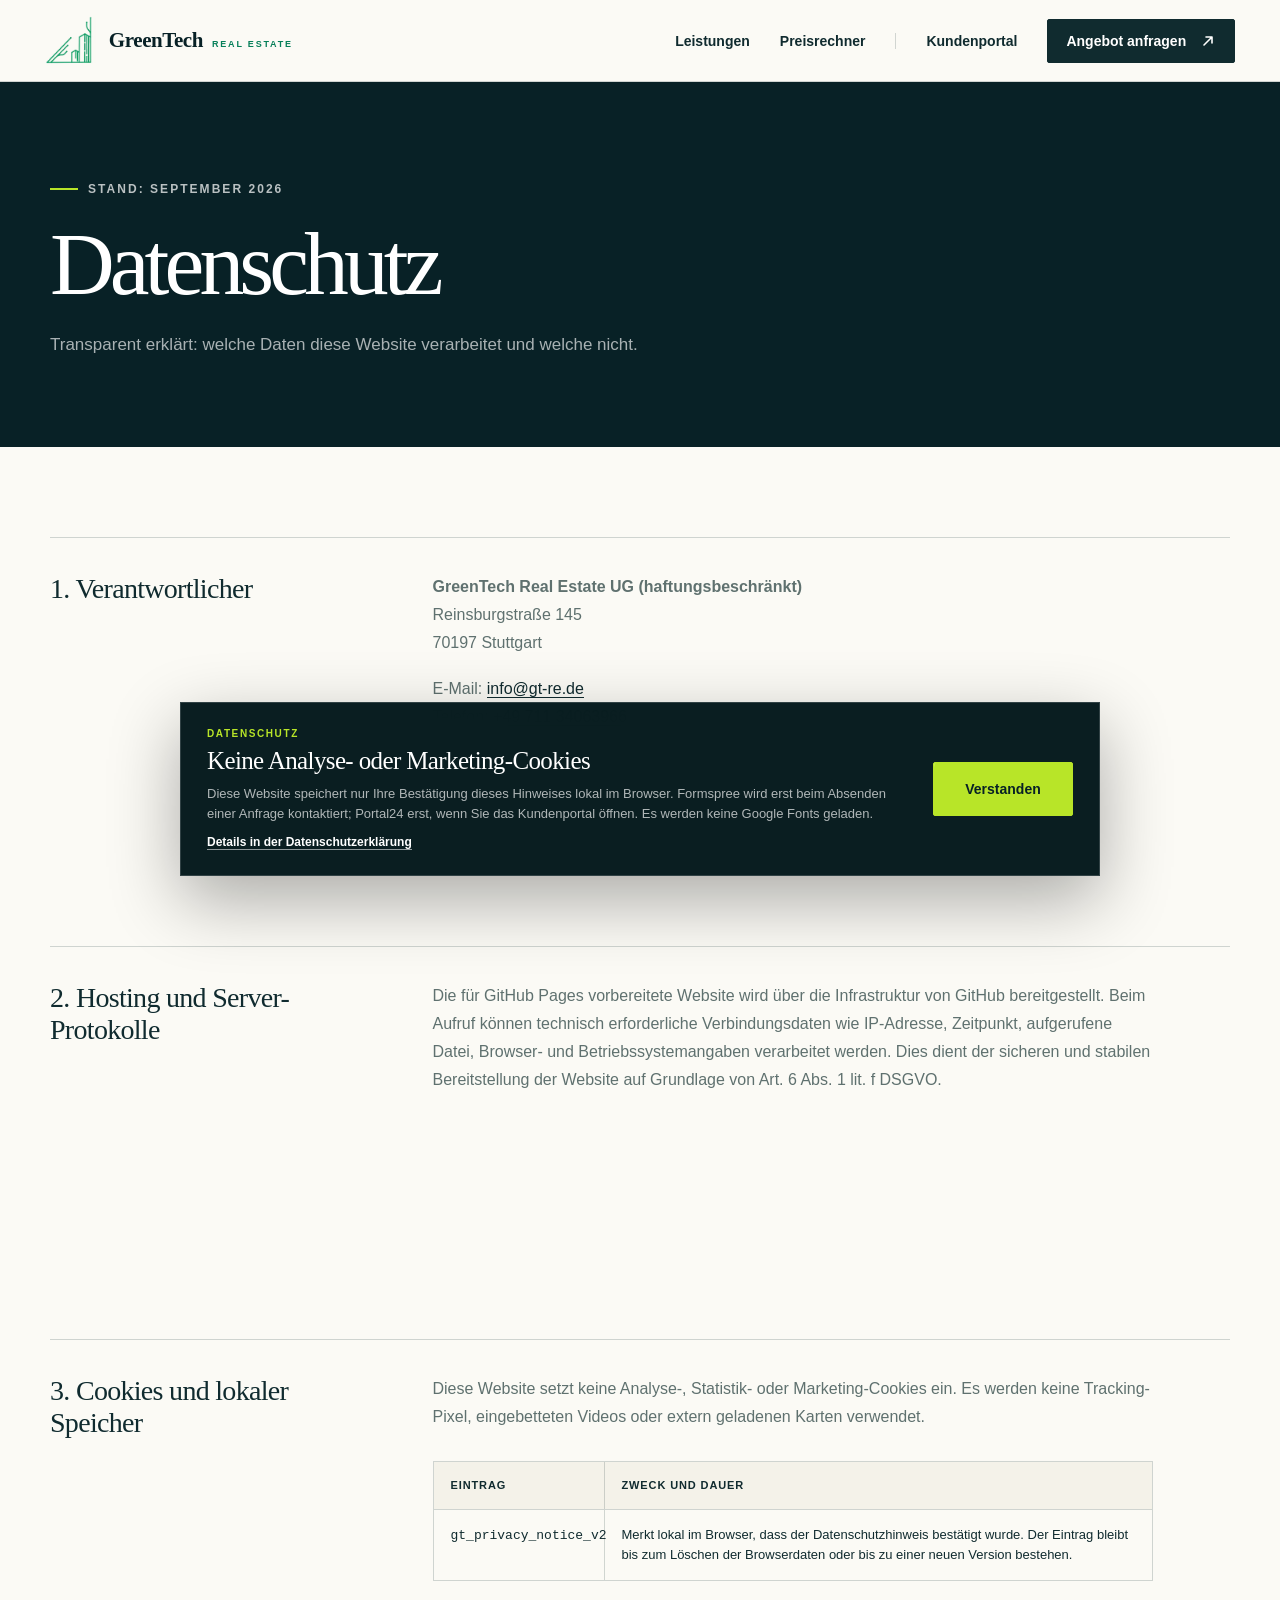
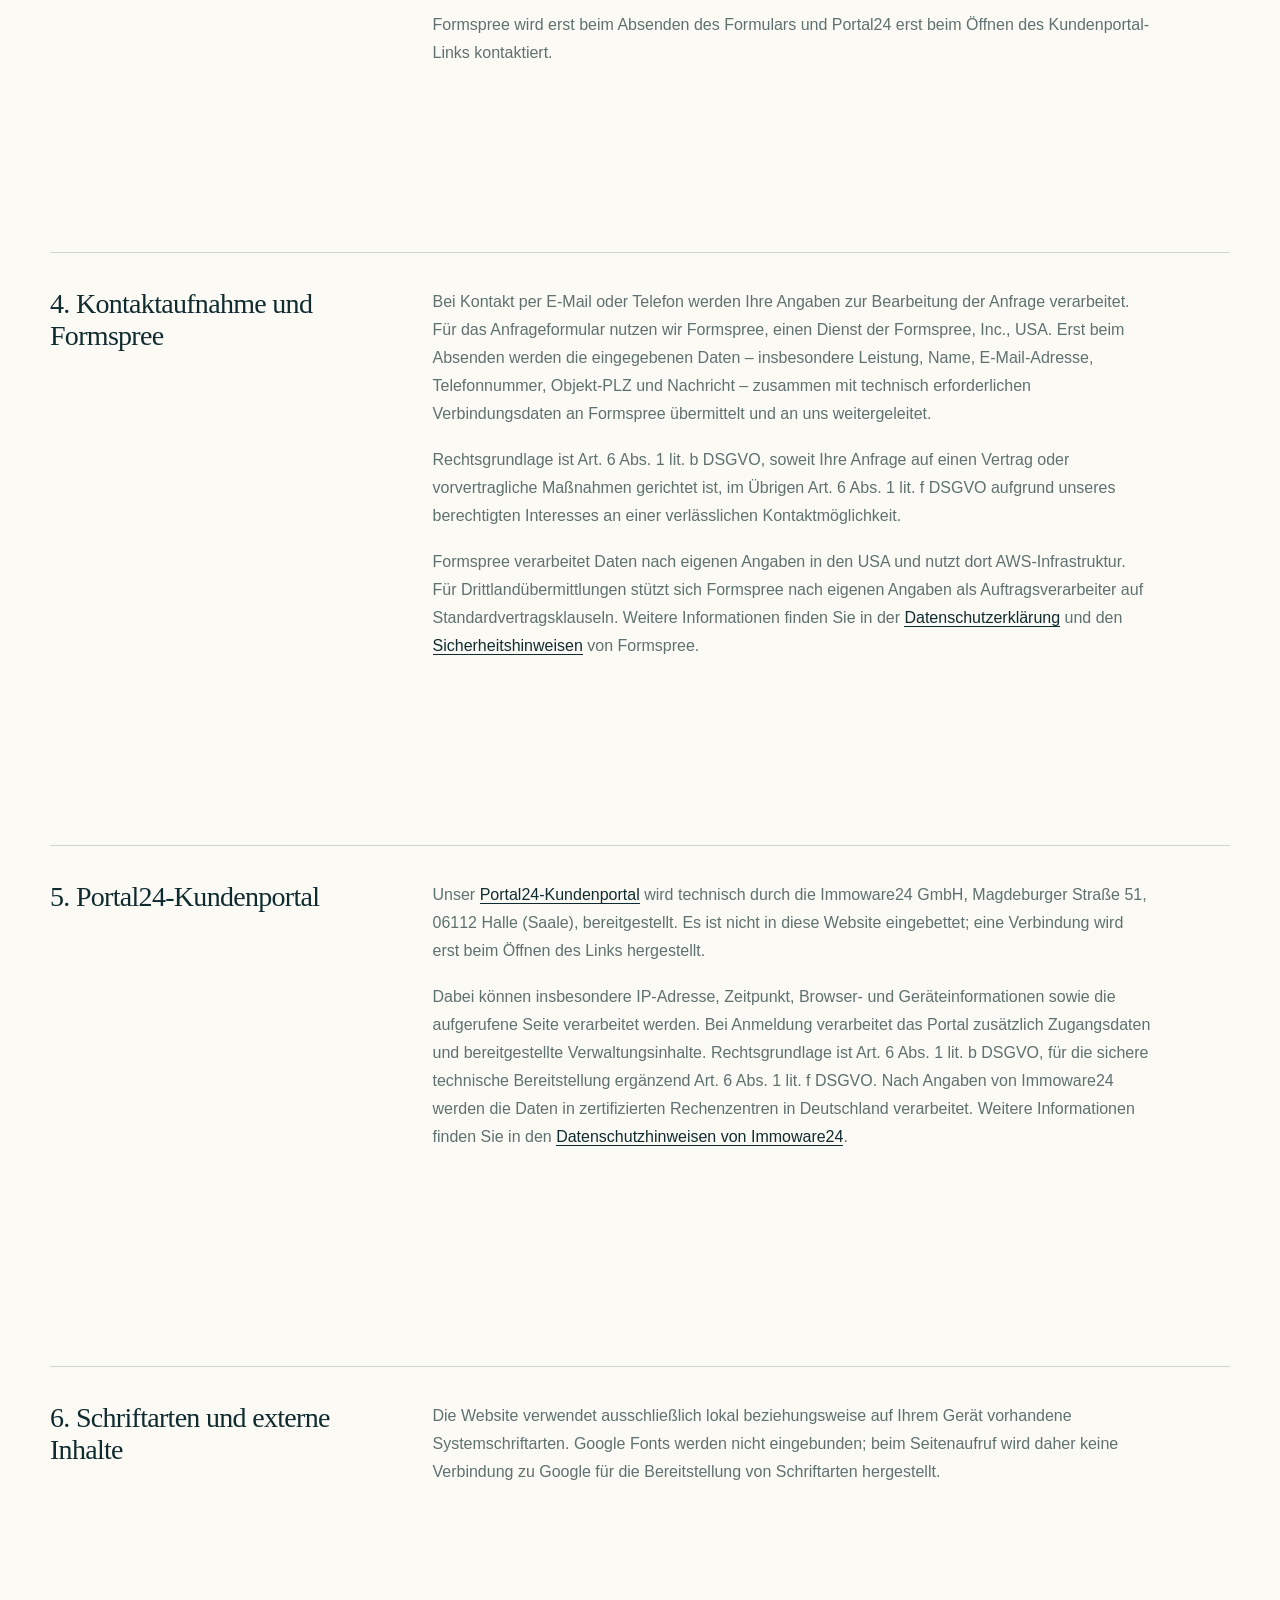
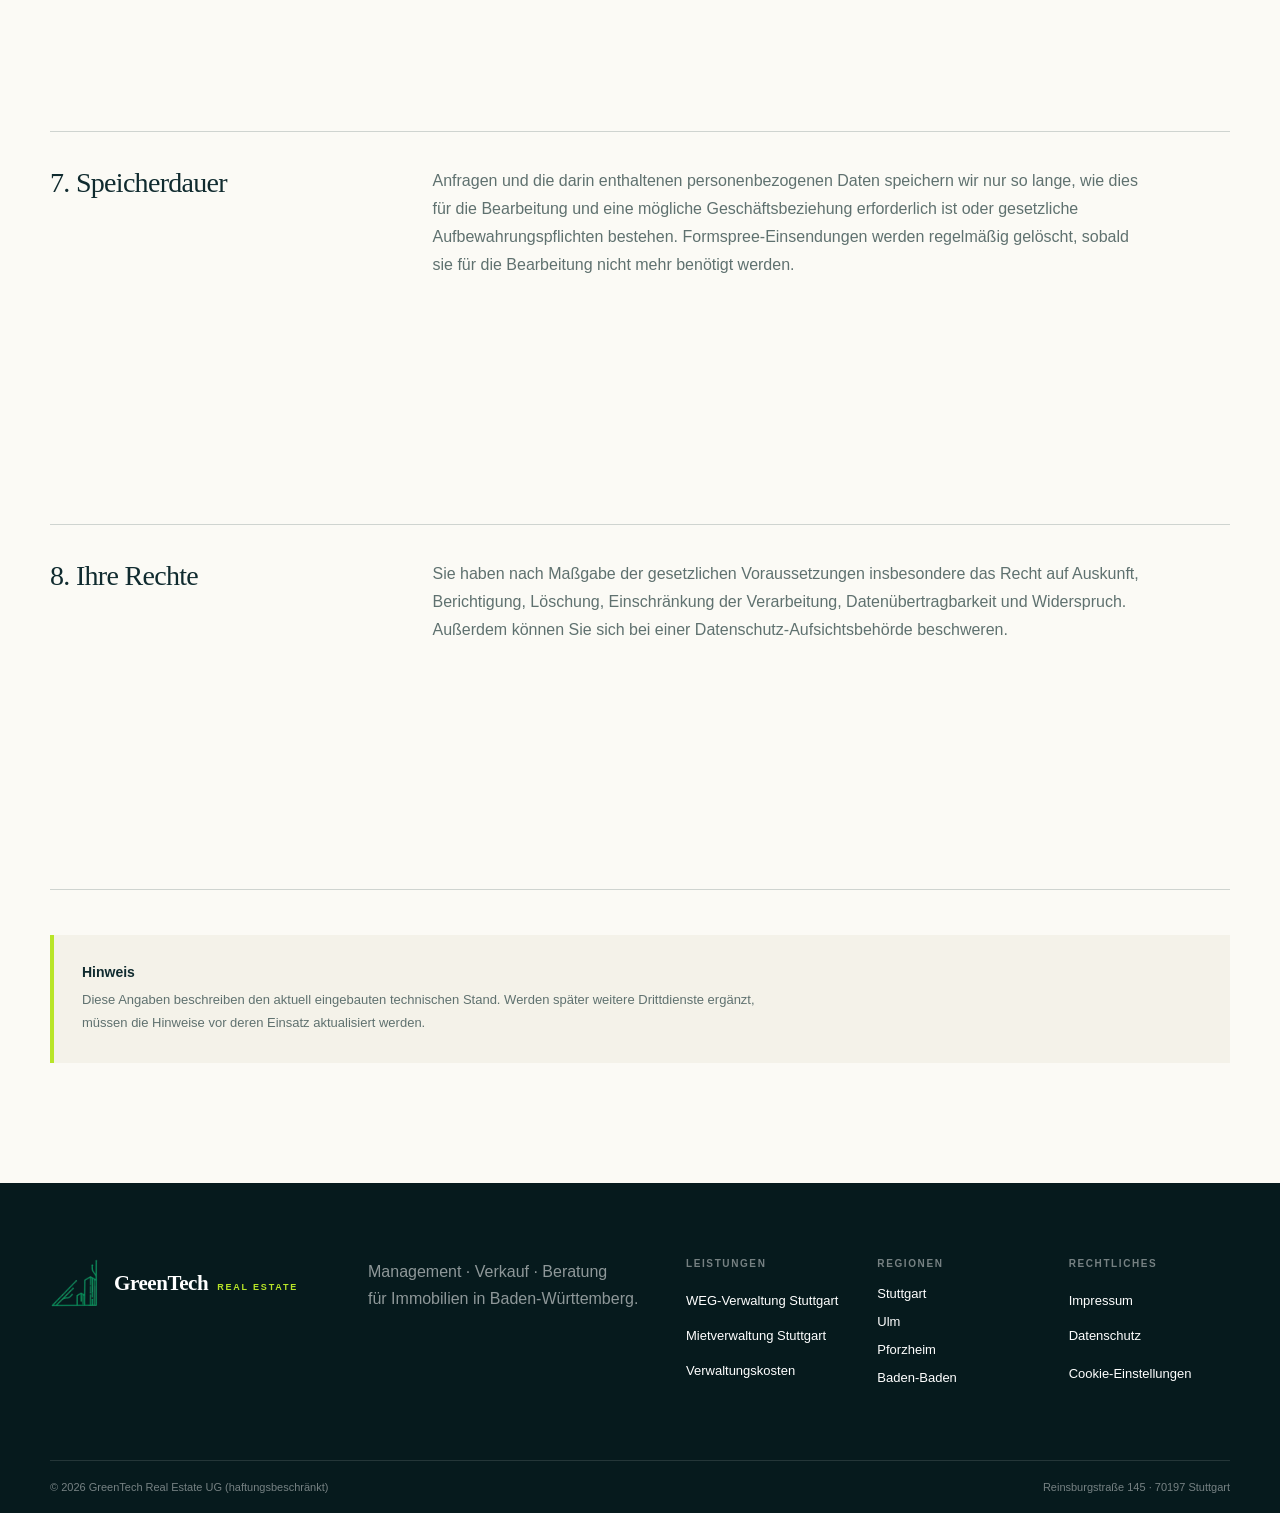
==== datenschutz.html @ c1181b11 "Add files via upload" ====
<!doctype html><html lang="de"><head><meta charset="utf-8"><meta name="viewport" content="width=device-width,initial-scale=1"><title>Datenschutz | GreenTech Real Estate</title><meta name="description" content="Transparent erklärt: welche Daten diese Website verarbeitet und welche nicht."><meta name="robots" content="index,follow,max-image-preview:large"><link rel="canonical" href="https://www.greentechrealestate.de/datenschutz.html"><meta property="og:locale" content="de_DE"><meta property="og:type" content="website"><meta property="og:title" content="Datenschutz | GreenTech Real Estate"><meta property="og:description" content="Transparent erklärt: welche Daten diese Website verarbeitet und welche nicht."><meta property="og:url" content="https://www.greentechrealestate.de/datenschutz.html"><script type="application/ld+json">{"@context":"https://schema.org","@type":["RealEstateAgent","LocalBusiness"],"@id":"https://www.greentechrealestate.de/#unternehmen","name":"GreenTech Real Estate UG (haftungsbeschränkt)","url":"https://www.greentechrealestate.de","logo":"https://www.greentechrealestate.de/assets/greentech-logo.png","telephone":"+49 711 34063966","email":"info@gt-re.de","address":{"@type":"PostalAddress","streetAddress":"Reinsburgstraße 145","postalCode":"70197","addressLocality":"Stuttgart","addressRegion":"Baden-Württemberg","addressCountry":"DE"},"areaServed":["Stuttgart","Ulm","Pforzheim","Baden-Baden"]}</script><link rel="stylesheet" href="styles.css?v=26"><style>@media(max-width:960px){.calculator-layout{gap:0!important;row-gap:0!important}.calculator-controls{margin-bottom:0!important}.result-card{margin-top:0!important}}</style><script src="form-config.js" defer></script><script src="script.js" defer></script></head><body><header class="site-header"><a class="brand brand-logo" href="index.html" aria-label="GreenTech Real Estate – Startseite"><span class="brand-symbol" aria-hidden="true"><img src="[data-uri]" alt="" width="380" height="132"></span><span class="brand-name"><strong>GreenTech</strong><span>Real Estate</span></span></a><button class="menu-button" type="button" aria-label="Menü öffnen" aria-expanded="false"><span></span><span></span></button><nav class="main-nav"><a href="index.html#leistungen">Leistungen</a><a href="preise.html">Preisrechner</a><a class="nav-login" href="https://portal.greentechrealestate.de/user/auth/login">Kundenportal</a><a class="button button-small" href="index.html#anfrage">Angebot anfragen <span class="arrow-icon" aria-hidden="true"><svg viewBox="0 0 16 16" focusable="false"><path d="M4 12 12 4M6 4h6v6"></path></svg></span></a></nav><span class="scroll-progress" aria-hidden="true"></span></header><main class="page-transition"><header class="legal-hero"><div class="section-shell"><p class="eyebrow light"><span></span>Stand: September 2026</p><h1>Datenschutz</h1><p>Transparent erklärt: welche Daten diese Website verarbeitet und welche nicht.</p></div></header><article class="legal-content section-shell"><section><h2>1. Verantwortlicher</h2><p><strong>GreenTech Real Estate UG (haftungsbeschränkt)</strong><br>Reinsburgstraße 145<br>70197 Stuttgart</p><p>E-Mail: <a href="mailto:info@gt-re.de">info@gt-re.de</a><br>Telefon: <a href="tel:+4971134063966">+49 711 34063966</a></p></section><section><h2>2. Hosting und Server-Protokolle</h2><p>Die für GitHub Pages vorbereitete Website wird über die Infrastruktur von GitHub bereitgestellt. Beim Aufruf können technisch erforderliche Verbindungsdaten wie IP-Adresse, Zeitpunkt, aufgerufene Datei, Browser- und Betriebssystemangaben verarbeitet werden. Dies dient der sicheren und stabilen Bereitstellung der Website auf Grundlage von Art. 6 Abs. 1 lit. f DSGVO.</p></section><section><h2>3. Cookies und lokaler Speicher</h2><p>Diese Website setzt keine Analyse-, Statistik- oder Marketing-Cookies ein. Es werden keine Tracking-Pixel, eingebetteten Videos oder extern geladenen Karten verwendet.</p><div class="legal-table"><div><strong>Eintrag</strong><strong>Zweck und Dauer</strong></div><div><span><code>gt_privacy_notice_v2</code></span><span>Merkt lokal im Browser, dass der Datenschutzhinweis bestätigt wurde. Der Eintrag bleibt bis zum Löschen der Browserdaten oder bis zu einer neuen Version bestehen.</span></div></div><p>Formspree wird erst beim Absenden des Formulars und Portal24 erst beim Öffnen des Kundenportal-Links kontaktiert.</p></section><section><h2>4. Kontaktaufnahme und Formspree</h2><p>Bei Kontakt per E-Mail oder Telefon werden Ihre Angaben zur Bearbeitung der Anfrage verarbeitet. Für das Anfrageformular nutzen wir Formspree, einen Dienst der Formspree, Inc., USA. Erst beim Absenden werden die eingegebenen Daten – insbesondere Leistung, Name, E-Mail-Adresse, Telefonnummer, Objekt-PLZ und Nachricht – zusammen mit technisch erforderlichen Verbindungsdaten an Formspree übermittelt und an uns weitergeleitet.</p><p>Rechtsgrundlage ist Art. 6 Abs. 1 lit. b DSGVO, soweit Ihre Anfrage auf einen Vertrag oder vorvertragliche Maßnahmen gerichtet ist, im Übrigen Art. 6 Abs. 1 lit. f DSGVO aufgrund unseres berechtigten Interesses an einer verlässlichen Kontaktmöglichkeit.</p><p>Formspree verarbeitet Daten nach eigenen Angaben in den USA und nutzt dort AWS-Infrastruktur. Für Drittlandübermittlungen stützt sich Formspree nach eigenen Angaben als Auftragsverarbeiter auf Standardvertragsklauseln. Weitere Informationen finden Sie in der <a href="https://formspree.io/legal/privacy-policy/">Datenschutzerklärung</a> und den <a href="https://formspree.io/security/">Sicherheitshinweisen</a> von Formspree.</p></section><section><h2>5. Portal24-Kundenportal</h2><p>Unser <a href="https://portal.greentechrealestate.de/user/auth/login">Portal24-Kundenportal</a> wird technisch durch die Immoware24 GmbH, Magdeburger Straße 51, 06112 Halle (Saale), bereitgestellt. Es ist nicht in diese Website eingebettet; eine Verbindung wird erst beim Öffnen des Links hergestellt.</p><p>Dabei können insbesondere IP-Adresse, Zeitpunkt, Browser- und Geräteinformationen sowie die aufgerufene Seite verarbeitet werden. Bei Anmeldung verarbeitet das Portal zusätzlich Zugangsdaten und bereitgestellte Verwaltungsinhalte. Rechtsgrundlage ist Art. 6 Abs. 1 lit. b DSGVO, für die sichere technische Bereitstellung ergänzend Art. 6 Abs. 1 lit. f DSGVO. Nach Angaben von Immoware24 werden die Daten in zertifizierten Rechenzentren in Deutschland verarbeitet. Weitere Informationen finden Sie in den <a href="https://www.immoware24.de/datenschutz/">Datenschutzhinweisen von Immoware24</a>.</p></section><section><h2>6. Schriftarten und externe Inhalte</h2><p>Die Website verwendet ausschließlich lokal beziehungsweise auf Ihrem Gerät vorhandene Systemschriftarten. Google Fonts werden nicht eingebunden; beim Seitenaufruf wird daher keine Verbindung zu Google für die Bereitstellung von Schriftarten hergestellt.</p></section><section><h2>7. Speicherdauer</h2><p>Anfragen und die darin enthaltenen personenbezogenen Daten speichern wir nur so lange, wie dies für die Bearbeitung und eine mögliche Geschäftsbeziehung erforderlich ist oder gesetzliche Aufbewahrungspflichten bestehen. Formspree-Einsendungen werden regelmäßig gelöscht, sobald sie für die Bearbeitung nicht mehr benötigt werden.</p></section><section><h2>8. Ihre Rechte</h2><p>Sie haben nach Maßgabe der gesetzlichen Voraussetzungen insbesondere das Recht auf Auskunft, Berichtigung, Löschung, Einschränkung der Verarbeitung, Datenübertragbarkeit und Widerspruch. Außerdem können Sie sich bei einer Datenschutz-Aufsichtsbehörde beschweren.</p></section><aside class="legal-note"><strong>Hinweis</strong><p>Diese Angaben beschreiben den aktuell eingebauten technischen Stand. Werden später weitere Drittdienste ergänzt, müssen die Hinweise vor deren Einsatz aktualisiert werden.</p></aside></article></main><footer><div class="footer-top section-shell"><a class="brand brand-logo footer-logo" href="index.html" aria-label="GreenTech Real Estate – Startseite"><span class="brand-symbol" aria-hidden="true"><img src="[data-uri]" alt="" width="380" height="132"></span><span class="brand-name"><strong>GreenTech</strong><span>Real Estate</span></span></a><p>Management · Verkauf · Beratung<br>für Immobilien in Baden-Württemberg.</p><div class="footer-navigation"><nav class="footer-links" aria-label="Leistungen"><strong>Leistungen</strong><a href="weg-verwaltung.html">WEG-Verwaltung Stuttgart</a><a href="mietverwaltung.html">Mietverwaltung Stuttgart</a><a href="preise.html">Verwaltungskosten</a></nav><nav class="footer-links" aria-label="Regionen"><strong>Regionen</strong><a href="index.html#stuttgart">Stuttgart</a><a href="hausverwaltung-ulm.html">Ulm</a><a href="hausverwaltung-pforzheim.html">Pforzheim</a><a href="hausverwaltung-baden-baden.html">Baden-Baden</a></nav><nav class="footer-links" aria-label="Rechtliches"><strong>Rechtliches</strong><a href="impressum.html">Impressum</a><a href="datenschutz.html">Datenschutz</a><button class="footer-cookie-button" type="button" data-cookie-settings>Cookie-Einstellungen</button></nav></div></div><div class="footer-bottom section-shell"><span>© 2026 GreenTech Real Estate UG (haftungsbeschränkt)</span><span>Reinsburgstraße 145 · 70197 Stuttgart</span></div></footer></body></html>
---- styles.css ----
:root {
  --ink: #102b2f;
  --ink-deep: #082126;
  --green: #b8e528;
  --green-soft: #e7f7ad;
  --cream: #f4f2e9;
  --paper: #fbfaf5;
  --line: rgba(16, 43, 47, 0.18);
  --muted: #5f716f;
}

* { box-sizing: border-box; }
html { scroll-behavior: smooth; }
body {
  margin: 0;
  background: var(--paper);
  color: var(--ink);
  font-family: Arial, Helvetica, sans-serif;
  -webkit-font-smoothing: antialiased;
}
a { color: inherit; text-decoration: none; }
img { max-width: 100%; }
button, input, select, textarea { font: inherit; }
button, summary { cursor: pointer; }

.section-shell { width: min(1180px, calc(100% - 48px)); margin-inline: auto; }
.site-header {
  position: sticky; top: 0; z-index: 20;
  height: 82px; padding: 0 3.5vw;
  display: flex; align-items: center; justify-content: space-between;
  background: rgba(251, 250, 245, 0.94); border-bottom: 1px solid var(--line);
  backdrop-filter: blur(16px); transition: height .35s ease, box-shadow .35s ease, background .35s ease;
}
.site-header.is-scrolled { height: 70px; background: rgba(251,250,245,.98); box-shadow: 0 12px 32px rgba(8,33,38,.08); }
.scroll-progress { position: absolute; left: 0; bottom: -1px; width: 100%; height: 2px; background: var(--green); transform: scaleX(0); transform-origin: left center; will-change: transform; }
.brand { display: inline-flex; align-items: center; gap: 12px; }
.brand-logo { transition: opacity .25s ease; }
.brand-logo:hover { opacity: .72; }
.brand-symbol { position: relative; width: 52px; height: 52px; overflow: hidden; flex: 0 0 52px; }
.brand-symbol img { position: absolute; top: 0; left: 50%; display: block; height: 100%; width: auto; max-width: none; transform: translateX(-46.2%); }
.brand-mark {
  width: 38px; height: 38px; display: grid; place-items: center;
  background: var(--green); color: var(--ink-deep); border-radius: 50%;
  font-size: 12px; font-weight: 800; letter-spacing: -0.04em;
}
.brand-name { display: flex; align-items: baseline; gap: 9px; color: var(--ink-deep); line-height: 1; white-space: nowrap; }
.brand-name strong { font-family: Georgia, "Times New Roman", serif; font-size: 21px; font-weight: 600; letter-spacing: -.02em; }
.brand-name span { color: #067f59; font-family: Arial, Helvetica, sans-serif; font-size: 9px; font-weight: 750; letter-spacing: .2em; text-transform: uppercase; }
.main-nav { display: flex; align-items: center; gap: 30px; font-size: 14px; font-weight: 600; }
.main-nav > a:not(.button) { position: relative; transition: color .2s ease; }
.main-nav > a:not(.button)::after { content: ""; position: absolute; left: 0; right: 0; bottom: -8px; height: 1px; background: var(--ink); transform: scaleX(0); transform-origin: right; transition: transform .3s cubic-bezier(.22,.7,.2,1); }
.main-nav > a:not(.button):hover::after, .main-nav > a:not(.button):focus-visible::after { transform: scaleX(1); transform-origin: left; }
.nav-login { border-left: 1px solid var(--line); padding-left: 30px; }
.menu-button { display: none; border: 0; background: transparent; padding: 10px; }
.menu-button span { display: block; width: 24px; height: 2px; background: var(--ink); margin: 5px; }
.button {
  display: inline-flex; align-items: center; justify-content: center; gap: 22px;
  min-height: 54px; padding: 0 24px; border: 1px solid var(--ink);
  background: var(--ink); color: white; border-radius: 2px;
  position: relative; overflow: hidden; font-size: 14px; font-weight: 700; transition: transform .25s ease, background .25s ease, box-shadow .25s ease;
}
.button::before { content: ""; position: absolute; inset: 0; background: rgba(255,255,255,.16); transform: translateX(-105%) skewX(-18deg); transition: transform .55s cubic-bezier(.22,.7,.2,1); }
.button:hover { transform: translateY(-3px); box-shadow: 0 14px 28px rgba(8,33,38,.16); }
.button:hover::before { transform: translateX(105%) skewX(-18deg); }
.button > span { position: relative; transition: transform .25s ease; }
.button:hover > span { transform: translate(3px,-3px); }
.arrow-icon { width: 16px; height: 16px; display: inline-flex; flex: 0 0 16px; align-items: center; justify-content: center; }
.arrow-icon svg { width: 100%; height: 100%; display: block; overflow: visible; fill: none; stroke: currentColor; stroke-width: 1.6; stroke-linecap: round; stroke-linejoin: round; }
.arrow-icon-right { width: 17px; flex-basis: 17px; }
.button-small { min-height: 44px; padding: 0 18px; gap: 14px; }
.hero {
  min-height: 700px; position: relative; overflow: hidden;
  display: flex; flex-direction: column; justify-content: space-between;
  padding: 105px max(3.5vw, 24px) 40px; color: white; background: var(--ink-deep);
}
.hero::after {
  content: ""; position: absolute; right: 8%; bottom: -35%; width: 42vw; height: 42vw;
  border-radius: 50%; background: radial-gradient(circle at 42% 38%, rgba(184,229,40,.95), rgba(184,229,40,.08) 56%, transparent 70%);
  filter: blur(1px);
}
.hero-orbit { position: absolute; border: 1px solid rgba(255,255,255,.18); border-radius: 50%; z-index: 1; }
.orbit-one { right: -6vw; bottom: -22vw; width: 66vw; height: 66vw; animation: orbit-drift 14s ease-in-out infinite alternate; }
.orbit-two { right: 6vw; bottom: -11vw; width: 42vw; height: 42vw; animation: orbit-drift 10s ease-in-out infinite alternate-reverse; }
.hero-content { position: relative; z-index: 2; width: min(900px, 76%); margin-left: 7vw; }
.hero-content > * { animation: hero-rise .8s both cubic-bezier(.22,.7,.2,1); }
.hero-content > *:nth-child(2) { animation-delay: .08s; }
.hero-content > *:nth-child(3) { animation-delay: .16s; }
.hero-content > *:nth-child(4) { animation-delay: .24s; }
.eyebrow { display: flex; align-items: center; gap: 10px; margin: 0 0 25px; font-size: 12px; font-weight: 800; letter-spacing: .17em; text-transform: uppercase; }
.eyebrow > span { display: block; width: 28px; height: 2px; background: var(--green); }
.eyebrow.light { color: rgba(255,255,255,.72); }
.hero h1 { margin: 0; font-size: clamp(54px, 7vw, 104px); line-height: .92; letter-spacing: -.065em; font-weight: 500; }
.hero h1 em { color: var(--green); font-family: Georgia, "Times New Roman", serif; font-weight: 400; }
.hero-copy { max-width: 640px; margin: 34px 0 0; color: rgba(255,255,255,.72); font-size: 18px; line-height: 1.65; }
.hero-actions { display: flex; align-items: center; gap: 34px; margin-top: 38px; }
.button-light { background: var(--green); border-color: var(--green); color: var(--ink-deep); }
.text-link { display: inline-flex; gap: 24px; border-bottom: 1px solid currentColor; padding-bottom: 5px; font-size: 14px; font-weight: 700; transition: gap .25s ease, opacity .25s ease; }
.text-link:hover { gap: 32px; opacity: .75; }
.light-link { color: white; }
.hero-meta { position: relative; z-index: 2; margin-left: 7vw; }
.hero-meta span { color: rgba(255,255,255,.5); font-size: 11px; letter-spacing: .17em; text-transform: uppercase; }
.hero-meta p { margin: 6px 0 0; font-size: 14px; }
.hero-index { position: absolute; right: 4vw; top: 50%; z-index: 2; transform: rotate(90deg); color: rgba(255,255,255,.45); font-size: 11px; letter-spacing: .18em; }
.intro { display: grid; grid-template-columns: .9fr 1.1fr; gap: 11vw; padding-block: 130px; }
.intro h2, .section-heading h2, .transparency h2, .contact-copy h2, .faq-section h2 {
  margin: 0; font-family: Georgia, "Times New Roman", serif; font-weight: 400;
  font-size: clamp(42px, 5.2vw, 72px); line-height: .98; letter-spacing: -.045em;
}
.intro-copy { padding-top: 42px; }
.intro-copy p { margin: 0 0 25px; font-size: 19px; line-height: 1.7; color: var(--muted); }
.intro-copy strong { color: var(--ink); }
.services-section { padding: 120px 0 130px; background: var(--cream); }
.section-heading { display: grid; grid-template-columns: 1.4fr .6fr; align-items: end; gap: 80px; }
.section-heading > p { margin: 0 0 5px; max-width: 360px; color: var(--muted); font-size: 16px; line-height: 1.65; }
.filter-row { display: flex; gap: 8px; flex-wrap: wrap; margin: 64px 0 28px; }
.filter { border: 1px solid var(--line); border-radius: 999px; padding: 11px 18px; background: transparent; color: var(--ink); font-size: 13px; font-weight: 700; }
.filter.active, .filter:hover { background: var(--ink); color: white; border-color: var(--ink); }
.service-grid { display: grid; grid-template-columns: repeat(3, 1fr); gap: 1px; background: rgba(16,43,47,.17); border: 1px solid rgba(16,43,47,.17); }
.service-card { min-height: 380px; padding: 28px; display: flex; flex-direction: column; justify-content: space-between; background: var(--paper); transition: background .25s ease, color .25s ease, transform .25s ease, box-shadow .25s ease; }
.service-card[hidden] { display: none; }
.service-card.featured { background: var(--green); }
.service-card:hover, .service-card:focus-within { background-color: #dff39a !important; color: var(--ink-deep); transform: translateY(-6px); box-shadow: 0 20px 45px rgba(8,33,38,.14); }
.card-topline { display: flex; justify-content: space-between; font-size: 11px; letter-spacing: .14em; text-transform: uppercase; opacity: .6; }
.service-card h3 { margin: 0 0 16px; max-width: 270px; font-family: Georgia, "Times New Roman", serif; font-size: 35px; line-height: 1.02; font-weight: 400; letter-spacing: -.035em; }
.service-card p { max-width: 300px; margin: 0; color: var(--muted); line-height: 1.65; font-size: 15px; }
.service-card:hover p, .service-card:focus-within p { color: #405654; }
.service-card:hover h3, .service-card:hover a, .service-card:focus-within h3, .service-card:focus-within a { color: var(--ink-deep); }
.service-card a { display: flex; justify-content: space-between; border-top: 1px solid currentColor; padding-top: 16px; font-size: 13px; font-weight: 800; }
.service-card a span { transition: transform .25s ease; }
.service-card:hover a span { transform: translate(4px,-4px); }
.transparency { padding-block: 130px; display: grid; grid-template-columns: .9fr 1.1fr; gap: 10vw; }
.steps { list-style: none; padding: 0; margin: 0; }
.steps li { display: grid; grid-template-columns: 60px 1fr; gap: 25px; padding: 34px 0; border-top: 1px solid var(--line); }
.steps li:last-child { border-bottom: 1px solid var(--line); }
.steps > li > span { color: var(--muted); font-size: 12px; font-weight: 800; }
.steps h3 { margin: 0 0 9px; font-size: 21px; }
.steps p { margin: 0; color: var(--muted); line-height: 1.6; }
.quote-band { background: var(--green); }
.quote-inner { padding-block: 95px; display: grid; grid-template-columns: 1fr auto; gap: 40px; align-items: end; }
.quote-inner p { margin: 0; max-width: 880px; font-family: Georgia, "Times New Roman", serif; font-size: clamp(32px, 4.3vw, 58px); line-height: 1.06; letter-spacing: -.04em; }
.quote-inner span { padding-bottom: 8px; font-size: 12px; font-weight: 800; letter-spacing: .12em; text-transform: uppercase; }
.contact-section { padding-block: 125px; background: var(--ink-deep); color: white; }
.contact-grid { display: grid; grid-template-columns: .85fr 1.15fr; gap: 9vw; }
.contact-copy > p:not(.eyebrow) { max-width: 440px; margin-top: 32px; color: rgba(255,255,255,.65); font-size: 17px; line-height: 1.7; }
.contact-direct { display: grid; gap: 10px; margin-top: 55px; }
.contact-direct a { display: flex; justify-content: space-between; max-width: 380px; padding: 17px 0; border-bottom: 1px solid rgba(255,255,255,.3); font-size: 16px; font-weight: 700; }
.inquiry-form { background: var(--paper); color: var(--ink); padding: 42px; }
.form-row { display: grid; grid-template-columns: 1fr 1fr; gap: 22px; }
.inquiry-form label { display: block; margin-bottom: 24px; }
.inquiry-form label > span:first-child { display: block; margin-bottom: 9px; font-size: 12px; font-weight: 800; letter-spacing: .07em; }
.inquiry-form input:not([type="checkbox"]), .inquiry-form select, .inquiry-form textarea {
  width: 100%; border: 0; border-bottom: 1px solid rgba(16,43,47,.32); border-radius: 0;
  padding: 10px 2px 13px; background: transparent; color: var(--ink); outline: none;
}
.inquiry-form input:focus, .inquiry-form select:focus, .inquiry-form textarea:focus { border-color: var(--ink); box-shadow: 0 1px 0 var(--ink); }
.inquiry-form textarea { resize: vertical; }
.checkbox-label { display: grid !important; grid-template-columns: 18px 1fr; gap: 12px; align-items: start; }
.checkbox-label input { margin-top: 3px; accent-color: var(--ink); }
.checkbox-label span { margin: 0 !important; color: var(--muted); font-size: 12px !important; font-weight: 400 !important; line-height: 1.55; letter-spacing: 0 !important; }
.checkbox-label a { text-decoration: underline; }
.button-submit { width: 100%; border: 0; }
.button-submit:disabled { cursor: wait; opacity: .72; }
.inquiry-form[hidden], .form-success[hidden], .form-error[hidden] { display: none !important; }
.form-error { margin: 16px 0 0; padding: 13px 15px; border-left: 3px solid #a33a31; background: #f9e9e6; color: #6a211b; font-size: 13px; line-height: 1.55; }
.form-error a { font-weight: 800; text-decoration: underline; }
.form-success { min-height: 100%; padding: 54px 48px; background: var(--paper); color: var(--ink); outline: none; }
.form-success-icon { display: grid; place-items: center; width: 62px; height: 62px; margin-bottom: 34px; border-radius: 50%; background: var(--green); color: var(--ink-deep); }
.form-success-icon svg { width: 31px; height: 31px; fill: none; stroke: currentColor; stroke-width: 2.4; stroke-linecap: round; stroke-linejoin: round; }
.form-success h3 { margin: 18px 0 12px; font-family: Georgia, "Times New Roman", serif; font-size: clamp(38px, 5vw, 58px); line-height: 1; letter-spacing: -.045em; }
.form-success > p:not(.eyebrow) { max-width: 520px; margin: 0 0 38px; color: var(--muted); font-size: 17px; line-height: 1.7; }
.form-success .button { max-width: 320px; }
.thank-you-page { min-height: 70vh; background: var(--ink-deep); }
.thank-you-section { display: grid; place-items: center; min-height: 70vh; padding-block: 120px; }
.thank-you-card { width: min(100%, 820px); padding: clamp(38px, 7vw, 78px); background: var(--paper); color: var(--ink); }
.thank-you-icon { display: grid; place-items: center; width: 68px; height: 68px; margin-bottom: 38px; border-radius: 50%; background: var(--green); color: var(--ink-deep); }
.thank-you-icon svg { width: 34px; height: 34px; fill: none; stroke: currentColor; stroke-width: 2.4; stroke-linecap: round; stroke-linejoin: round; }
.thank-you-card h1 { margin: 20px 0 18px; font-family: Georgia, "Times New Roman", serif; font-size: clamp(52px, 8vw, 92px); line-height: .95; letter-spacing: -.055em; }
.thank-you-lead { max-width: 600px; margin: 0; color: var(--muted); font-size: clamp(18px, 2vw, 22px); line-height: 1.65; }
.thank-you-actions { display: flex; flex-wrap: wrap; gap: 24px 34px; align-items: center; margin-top: 42px; }
.thank-you-actions .button { min-width: 220px; }
.honeypot { position: absolute !important; left: -9999px !important; }
.form-notice { margin: 16px 0 0; padding: 12px; background: var(--green-soft); font-size: 13px; line-height: 1.5; }
.faq-section { padding-block: 130px; display: grid; grid-template-columns: .75fr 1.25fr; gap: 10vw; }
.faq-list details { border-top: 1px solid var(--line); }
.faq-list details:last-child { border-bottom: 1px solid var(--line); }
.faq-list summary { display: flex; justify-content: space-between; gap: 20px; padding: 27px 0; list-style: none; font-size: 18px; font-weight: 700; }
.faq-list summary::-webkit-details-marker { display: none; }
.faq-list summary span { font-size: 24px; font-weight: 400; transition: transform .2s ease; }
.faq-list details[open] summary span { transform: rotate(45deg); }
.faq-list details p { margin: -8px 45px 28px 0; max-width: 620px; color: var(--muted); line-height: 1.7; }
.faq-intro { max-width: 330px; margin: 24px 0 0; color: var(--muted); line-height: 1.65; }
footer { background: #061a1d; color: white; }
.footer-top { padding-block: 75px; display: grid; grid-template-columns: minmax(220px,.8fr) minmax(250px,.8fr) minmax(420px,1.6fr); gap: 46px; align-items: start; }
.footer-top > p { margin: 0; color: rgba(255,255,255,.55); line-height: 1.7; }
.footer-navigation { min-width: 0; display: grid; grid-template-columns: repeat(3, minmax(120px, 1fr)); gap: 30px; }
.footer-links { display: grid; gap: 13px; font-size: 13px; }
.footer-links strong { margin-bottom: 4px; color: rgba(255,255,255,.45); font-size: 10px; letter-spacing: .16em; text-transform: uppercase; }
.footer-links a, .footer-cookie-button { width: fit-content; transition: color .2s ease; }
.footer-links a:hover, .footer-cookie-button:hover { color: var(--green); }
.footer-cookie-button { padding: 0; border: 0; background: transparent; color: inherit; font: inherit; text-align: left; }
.footer-logo .brand-name { color: white; }
.footer-logo .brand-name span { color: var(--green); }
.footer-logo img { opacity: .95; }
.footer-bottom { padding-block: 20px; border-top: 1px solid rgba(255,255,255,.12); display: flex; justify-content: space-between; gap: 30px; color: rgba(255,255,255,.45); font-size: 11px; }

.cookie-notice {
  position: fixed; left: 24px; right: 24px; bottom: 24px; z-index: 80;
  width: min(920px, calc(100% - 48px)); margin-inline: auto; padding: 25px 26px;
  display: grid; grid-template-columns: 1fr auto; align-items: center; gap: 34px;
  border: 1px solid rgba(255,255,255,.16); background: rgba(6,26,29,.98); color: white;
  box-shadow: 0 24px 70px rgba(0,0,0,.32); backdrop-filter: blur(18px);
  animation: cookie-rise .55s both cubic-bezier(.22,.7,.2,1);
}
.cookie-copy { max-width: 700px; }
.cookie-kicker { display: block; margin-bottom: 8px; color: var(--green); font-size: 10px; font-weight: 800; letter-spacing: .16em; text-transform: uppercase; }
.cookie-notice h2 { margin: 0; font-family: Georgia, "Times New Roman", serif; font-size: 25px; font-weight: 400; letter-spacing: -.025em; }
.cookie-notice p { margin: 9px 0 8px; color: rgba(255,255,255,.68); font-size: 13px; line-height: 1.55; }
.cookie-notice a { border-bottom: 1px solid rgba(255,255,255,.55); font-size: 12px; font-weight: 700; }
.cookie-button { min-width: 140px; }

.legal-hero { padding-block: 100px 88px; background: var(--ink-deep); color: white; }
.legal-hero h1 { margin: 0; font-family: Georgia, "Times New Roman", serif; font-size: clamp(54px, 7vw, 96px); line-height: .95; font-weight: 400; letter-spacing: -.055em; }
.legal-hero > .section-shell > p:last-child { max-width: 650px; margin: 25px 0 0; color: rgba(255,255,255,.65); font-size: 17px; line-height: 1.65; }
.legal-content { padding-block: 90px 120px; }
.legal-content section { display: grid; grid-template-columns: minmax(230px,.55fr) 1.45fr; gap: 30px 80px; padding: 35px 0; border-top: 1px solid var(--line); }
.legal-content section:last-of-type { border-bottom: 1px solid var(--line); }
.legal-content h2 { grid-row: 1 / span 8; margin: 0; font-family: Georgia, "Times New Roman", serif; font-size: 28px; font-weight: 400; letter-spacing: -.025em; }
.legal-content p { max-width: 720px; margin: 0; color: var(--muted); line-height: 1.75; }
.legal-content p + p { margin-top: -12px; }
.legal-content a { color: var(--ink); border-bottom: 1px solid currentColor; }
.legal-copy { display: grid; gap: 17px; max-width: 720px; }
.legal-copy h3 { margin: 0; color: var(--ink); font-size: 18px; font-weight: 700; }
.legal-copy p { max-width: none; }
.legal-table { max-width: 720px; border: 1px solid var(--line); }
.legal-table > div { display: grid; grid-template-columns: minmax(170px,.4fr) 1.6fr; }
.legal-table > div + div { border-top: 1px solid var(--line); }
.legal-table strong, .legal-table span { padding: 15px 17px; font-size: 13px; line-height: 1.55; }
.legal-table strong { background: var(--cream); font-size: 11px; letter-spacing: .08em; text-transform: uppercase; }
.legal-table strong + strong, .legal-table span + span { border-left: 1px solid var(--line); }
.legal-note { margin-top: 45px; padding: 28px; border-left: 4px solid var(--green); background: var(--cream); }
.legal-note strong { font-size: 14px; }
.legal-note p { margin: 8px 0 0; font-size: 13px; }

.page-transition { animation: page-in .65s both cubic-bezier(.22,.7,.2,1); }
.reveal { opacity: 0; transform: translateY(34px) scale(.985); filter: blur(5px); transition: opacity .75s ease, transform .75s cubic-bezier(.22,.7,.2,1), filter .75s ease; }
.reveal.is-visible { opacity: 1; transform: translateY(0) scale(1); filter: blur(0); }
.service-card-reveal { height: 100%; }
.service-card-reveal .service-card { height: 100%; }
.service-grid > .reveal { background: var(--paper); }
.price-teaser { margin-top: 1px; padding: 44px; display: flex; align-items: center; justify-content: space-between; gap: 30px; background: var(--ink); color: white; }
.price-teaser > div > span { color: var(--green); font-size: 11px; font-weight: 800; letter-spacing: .16em; text-transform: uppercase; }
.price-teaser h3 { margin: 10px 0 0; font-family: Georgia, "Times New Roman", serif; font-size: clamp(28px, 3vw, 42px); font-weight: 400; letter-spacing: -.035em; }

.subhero { position: relative; overflow: hidden; min-height: 620px; display: flex; align-items: center; background: var(--ink-deep); color: white; }
.subhero::before { content: ""; position: absolute; inset: auto -10vw -32vw auto; width: 72vw; height: 72vw; border: 1px solid rgba(255,255,255,.15); border-radius: 50%; animation: orbit-drift 13s ease-in-out infinite alternate; }
.subhero::after { content: ""; position: absolute; right: 10vw; bottom: -24vw; width: 46vw; height: 46vw; border-radius: 50%; background: radial-gradient(circle, rgba(184,229,40,.8), rgba(184,229,40,.04) 66%, transparent 70%); }
.subhero-grid { position: relative; z-index: 2; display: grid; grid-template-columns: 1.35fr .65fr; gap: 80px; align-items: center; padding-block: 90px; }
.subhero-copy > * { animation: hero-rise .75s both cubic-bezier(.22,.7,.2,1); }
.subhero-copy > *:nth-child(2) { animation-delay: .08s; }
.subhero-copy > *:nth-child(3) { animation-delay: .16s; }
.subhero-copy > *:nth-child(4) { animation-delay: .24s; }
.subhero h1, .price-hero h1 { margin: 0; font-size: clamp(50px, 6.2vw, 88px); line-height: .94; letter-spacing: -.06em; font-weight: 500; }
.subhero h1 em, .price-hero h1 em { color: var(--green); font-family: Georgia, "Times New Roman", serif; font-weight: 400; }
.subhero-copy > p:not(.eyebrow) { max-width: 720px; margin: 30px 0 0; color: rgba(255,255,255,.68); font-size: 18px; line-height: 1.7; }
.breadcrumb { display: flex; align-items: center; gap: 10px; margin-bottom: 28px; color: rgba(255,255,255,.52); font-size: 11px; letter-spacing: .08em; }
.breadcrumb a { transition: color .2s ease; }
.breadcrumb a:hover { color: var(--green); }
.subhero-mark { justify-self: end; width: 190px; height: 190px; display: grid; place-items: center; border: 1px solid rgba(255,255,255,.25); border-radius: 50%; }
.subhero-mark span { color: var(--green); font-family: Georgia, "Times New Roman", serif; font-size: 64px; }
.service-intro { padding-block: 110px; display: grid; grid-template-columns: 1.35fr .65fr; gap: 9vw; align-items: center; }
.lead-quote { min-width: 0; margin: 0; font-family: Georgia, "Times New Roman", serif; font-size: clamp(34px, 4.5vw, 60px); line-height: 1.08; letter-spacing: -.04em; overflow-wrap: break-word; hyphens: auto; }
.price-callout { padding: 32px; border: 1px solid var(--line); background: var(--cream); }
.price-callout > span { font-size: 11px; font-weight: 800; letter-spacing: .14em; text-transform: uppercase; }
.price-callout strong { display: block; margin-top: 22px; font-family: Georgia, "Times New Roman", serif; font-size: 48px; font-weight: 400; letter-spacing: -.04em; }
.price-callout p { margin: 5px 0 18px; color: var(--muted); font-size: 13px; line-height: 1.5; }
.price-callout small { display: block; padding-top: 16px; border-top: 1px solid var(--line); color: var(--muted); line-height: 1.5; }
.price-callout-link { display: flex; align-items: center; justify-content: space-between; min-height: 44px; margin-top: 16px; padding-top: 14px; border-top: 1px solid var(--line); font-size: 12px; font-weight: 800; }
.price-callout-link span { transition: transform .25s ease; }
.price-callout-link:hover span { transform: translate(4px,-4px); }
.facts-band { background: var(--green); }
.facts-grid { display: grid; grid-template-columns: repeat(3, 1fr); }
.fact { min-height: 180px; padding: 42px 28px; border-left: 1px solid rgba(8,33,38,.2); display: flex; flex-direction: column; justify-content: space-between; }
.facts-grid > .reveal:last-child .fact { border-right: 1px solid rgba(8,33,38,.2); }
.fact strong { font-family: Georgia, "Times New Roman", serif; font-size: 42px; font-weight: 400; }
.fact span { font-size: 12px; font-weight: 800; letter-spacing: .12em; text-transform: uppercase; }
.detail-section { padding-block: 120px; display: grid; grid-template-columns: .75fr 1.25fr; gap: 10vw; }
.detail-section h2, .extras-section h2, .calculator-heading h2, .pricing-explain h2 { margin: 0; font-family: Georgia, "Times New Roman", serif; font-size: clamp(42px, 5.2vw, 72px); line-height: .98; letter-spacing: -.045em; font-weight: 400; }
.feature-list { list-style: none; padding: 0; margin: 0; }
.feature-list li { display: grid; grid-template-columns: 55px 1fr; gap: 20px; padding: 24px 0; border-top: 1px solid var(--line); font-size: 18px; line-height: 1.45; }
.feature-list li:last-child { border-bottom: 1px solid var(--line); }
.feature-list li span { color: var(--muted); font-size: 11px; font-weight: 800; }
.extras-section { padding-block: 100px; background: var(--ink); color: white; }
.extras-grid { display: grid; grid-template-columns: .85fr 1.15fr; gap: 10vw; }
.extras-grid ul { list-style: none; padding: 0; margin: 0; }
.extras-grid li { padding: 22px 0; border-top: 1px solid rgba(255,255,255,.2); color: rgba(255,255,255,.72); font-size: 17px; }
.extras-grid li:last-child { border-bottom: 1px solid rgba(255,255,255,.2); }
.detail-closing { padding-block: 95px; background: var(--green); }
.detail-closing .section-shell { display: flex; align-items: end; justify-content: space-between; gap: 60px; }
.detail-closing p { max-width: 850px; margin: 0; font-family: Georgia, "Times New Roman", serif; font-size: clamp(32px, 4vw, 54px); line-height: 1.08; letter-spacing: -.04em; }
.detail-closing .button { flex: 0 0 auto; }

.price-hero { padding-block: 110px; background: var(--ink-deep); color: white; }
.price-hero p:last-child { max-width: 720px; margin: 32px 0 0; color: rgba(255,255,255,.68); font-size: 18px; line-height: 1.7; }
.calculator-section { padding-block: 110px 130px; background: var(--cream); }
.calculator-heading { display: flex; align-items: end; justify-content: space-between; gap: 50px; margin-bottom: 62px; }
.calculator-heading > span { order: 2; padding-bottom: 8px; font-size: 11px; font-weight: 800; letter-spacing: .14em; text-transform: uppercase; }
.calculator-layout { display: grid; grid-template-columns: .9fr 1.1fr; gap: 1px; background: var(--line); border: 1px solid var(--line); }
.calculator-controls { padding: 42px; background: var(--paper); }
.segment { display: grid; grid-template-columns: 1fr 1fr; padding: 4px; background: var(--cream); }
.segment button { min-height: 48px; border: 0; background: transparent; color: var(--ink); font-size: 13px; font-weight: 800; }
.segment button.active { background: var(--ink); color: white; }
.range-control { display: block; margin-top: 48px; }
.range-control > span { display: flex; align-items: center; justify-content: space-between; gap: 20px; }
.range-control b { font-size: 15px; }
.range-control output { min-width: 56px; padding: 10px; background: var(--green); text-align: center; font-size: 18px; font-weight: 800; }
.range-control input { width: 100%; margin: 24px 0 6px; accent-color: var(--ink); }
.range-control small { display: flex; justify-content: space-between; color: var(--muted); }
.calculator-note { display: grid; grid-template-columns: 28px 1fr; gap: 14px; margin-top: 40px; padding: 20px; background: var(--green-soft); }
.calculator-note > span { width: 24px; height: 24px; display: grid; place-items: center; border: 1px solid var(--ink); border-radius: 50%; font-size: 12px; font-weight: 800; }
.calculator-note p { margin: 0; font-size: 12px; line-height: 1.55; }
.result-card { position: relative; padding: 42px; background: var(--ink-deep); color: white; overflow: hidden; }
.result-card::after { content: ""; position: absolute; right: -140px; top: -140px; width: 300px; height: 300px; border: 1px solid rgba(255,255,255,.16); border-radius: 50%; }
.result-top { display: flex; justify-content: space-between; color: rgba(255,255,255,.5); font-size: 11px; font-weight: 800; letter-spacing: .12em; text-transform: uppercase; }
.result-card h2 { position: relative; z-index: 1; margin: 38px 0 25px; font-family: Georgia, "Times New Roman", serif; font-size: 39px; font-weight: 400; }
.unit-price { display: flex; align-items: end; gap: 18px; }
.unit-price strong { color: var(--green); font-family: Georgia, "Times New Roman", serif; font-size: clamp(54px, 6vw, 78px); line-height: 1; font-weight: 400; letter-spacing: -.05em; }
.unit-price span { padding-bottom: 8px; color: rgba(255,255,255,.55); font-size: 12px; line-height: 1.4; }
.total-price { margin: 30px 0; padding: 24px 0; border-top: 1px solid rgba(255,255,255,.18); border-bottom: 1px solid rgba(255,255,255,.18); display: grid; grid-template-columns: 1fr auto; align-items: end; }
.total-price > span { font-size: 12px; font-weight: 700; }
.total-price strong { grid-row: span 2; font-family: Georgia, "Times New Roman", serif; font-size: 32px; font-weight: 400; }
.total-price small { color: rgba(255,255,255,.45); font-size: 10px; }
.result-card .calculator-note { position: relative; z-index: 1; margin: 0 0 30px; color: var(--ink-deep); }
.result-card .calculator-note p { color: var(--ink-deep); }
.result-card ul { list-style: none; padding: 0; margin: 0 0 30px; display: grid; gap: 13px; color: rgba(255,255,255,.75); font-size: 13px; }
.result-card .button { width: 100%; }
.result-disclaimer { margin: 20px 0 0; color: rgba(255,255,255,.4); font-size: 10px; line-height: 1.5; }
.custom-result { margin: 35px 0; padding: 30px; background: var(--green); color: var(--ink); }
.custom-result strong { font-family: Georgia, "Times New Roman", serif; font-size: 36px; font-weight: 400; }
.custom-result p { margin: 10px 0 0; line-height: 1.5; }
.pricing-explain { padding-block: 120px; display: grid; grid-template-columns: .75fr 1.25fr; gap: 10vw; }
.price-factors p { margin: 0; padding: 24px 0; border-top: 1px solid var(--line); display: grid; grid-template-columns: 50px 120px 1fr; gap: 18px; color: var(--muted); line-height: 1.5; }
.price-factors p:last-child { border-bottom: 1px solid var(--line); }
.price-factors span { font-size: 11px; font-weight: 800; }
.price-factors b { color: var(--ink); }

.location-section { padding-block: 125px; overflow: hidden; background: var(--ink-deep); color: white; }
.location-grid { display: grid; grid-template-columns: 1.05fr .95fr; gap: 9vw; align-items: center; }
.location-copy h2 { margin: 0; font-family: Georgia, "Times New Roman", serif; font-size: clamp(44px, 5.4vw, 74px); line-height: .98; letter-spacing: -.05em; font-weight: 400; }
.location-copy > p:not(.eyebrow) { max-width: 610px; margin: 32px 0 0; color: rgba(255,255,255,.65); font-size: 17px; line-height: 1.75; }
.location-links { display: grid; margin-top: 42px; }
.location-links a { display: flex; align-items: center; justify-content: space-between; max-width: 520px; padding: 18px 0; border-top: 1px solid rgba(255,255,255,.22); font-weight: 700; }
.location-links a:last-child { border-bottom: 1px solid rgba(255,255,255,.22); }
.location-links a span { color: var(--green); transition: transform .25s ease; }
.location-links a:hover span { transform: translate(4px,-4px); }
.location-card { position: relative; min-height: 460px; padding: 42px; display: flex; flex-direction: column; justify-content: space-between; background: var(--green); color: var(--ink-deep); overflow: hidden; }
.location-card::after { content: ""; position: absolute; right: -130px; bottom: -130px; width: 300px; height: 300px; border: 1px solid rgba(8,33,38,.22); border-radius: 50%; animation: orbit-drift 11s ease-in-out infinite alternate; }
.location-card > span { position: relative; z-index: 1; font-size: 11px; font-weight: 800; letter-spacing: .15em; text-transform: uppercase; }
.location-card strong { position: relative; z-index: 1; font-family: Georgia, "Times New Roman", serif; font-size: clamp(48px, 5vw, 68px); line-height: .95; font-weight: 400; letter-spacing: -.05em; }
.location-card p { position: relative; z-index: 1; max-width: 400px; margin: 0; font-size: 14px; line-height: 1.65; }
.location-card address { position: relative; z-index: 1; padding-top: 22px; border-top: 1px solid rgba(8,33,38,.22); font-size: 13px; font-style: normal; line-height: 1.55; }

@keyframes hero-rise { from { opacity: 0; transform: translateY(28px); } to { opacity: 1; transform: translateY(0); } }
@keyframes orbit-drift { from { transform: translate3d(0,0,0) scale(1); } to { transform: translate3d(-24px,-18px,0) scale(1.04); } }
@keyframes page-in { from { opacity: 0; transform: translateY(10px); } to { opacity: 1; transform: translateY(0); } }
@keyframes cookie-rise { from { opacity: 0; transform: translateY(22px) scale(.98); } to { opacity: 1; transform: translateY(0) scale(1); } }

@media (max-width: 960px) {
  .site-header { height: 72px; padding-inline: 24px; }
  .menu-button { display: block; z-index: 30; min-width: 44px; min-height: 44px; }
  .main-nav { display: none; position: absolute; top: 72px; left: 0; right: 0; max-height: calc(100vh - 72px); overflow-y: auto; padding: 24px; background: var(--paper); border-bottom: 1px solid var(--line); box-shadow: 0 18px 34px rgba(8,33,38,.12); flex-direction: column; align-items: stretch; gap: 10px; }
  .main-nav.is-open { display: flex; }
  .main-nav a { display: flex; align-items: center; min-height: 44px; }
  .main-nav .button { justify-content: space-between; min-height: 50px; }
  .nav-login { border-left: 0; padding-left: 0; }
  .hero { min-height: 670px; }
  .hero-content { width: 100%; margin-left: 0; }
  .hero-meta { margin-left: 0; }
  .section-heading, .intro, .transparency, .contact-grid, .faq-section, .subhero-grid, .service-intro, .detail-section, .extras-grid, .calculator-layout, .pricing-explain, .location-grid { grid-template-columns: 1fr; gap: 55px; }
  .calculator-layout { gap: 0 !important; row-gap: 0 !important; }
  .calculator-controls { margin-bottom: 0 !important; }
  .result-card { margin-top: 0 !important; }
  .service-grid { grid-template-columns: repeat(2, 1fr); }
  .quote-inner { grid-template-columns: 1fr; }
  .footer-top { grid-template-columns: 1fr 1.6fr; }
  .footer-navigation { grid-column: 1 / -1; }
  .subhero-mark { display: none; }
  .facts-grid { grid-template-columns: 1fr; }
  .fact { min-height: 130px; border-right: 1px solid rgba(8,33,38,.2); border-bottom: 1px solid rgba(8,33,38,.2); }
  .detail-closing .section-shell { align-items: flex-start; flex-direction: column; }
  .legal-content section { grid-template-columns: 1fr; gap: 18px; }
  .legal-content h2 { grid-row: auto; }
}

@media (max-width: 640px) {
  .section-shell { width: min(100% - 32px, 1180px); }
  .brand { gap: 10px; }
  .brand-symbol { width: 42px; height: 42px; flex-basis: 42px; }
  .brand-name { gap: 7px; }
  .brand-name strong { font-size: 18px; }
  .brand-name span { font-size: 8px; letter-spacing: .16em; }
  .hero { min-height: 710px; padding-top: 92px; }
  .hero h1 { font-size: clamp(40px, 12vw, 50px); }
  .hero-actions { align-items: flex-start; flex-direction: column; gap: 26px; }
  .hero::after { width: 90vw; height: 90vw; right: -24vw; bottom: -15vw; }
  .hero-index { display: none; }
  .intro, .transparency, .faq-section { padding-block: 88px; }
  .services-section, .contact-section { padding-block: 88px; }
  .service-grid { grid-template-columns: 1fr; }
  .service-card { min-height: 330px; }
  .service-card h3 { font-size: clamp(34px, 11vw, 46px); overflow-wrap: anywhere; hyphens: auto; }
  .filter-row { display: grid; grid-template-columns: 1fr 1fr; gap: 8px; }
  .filter { width: 100%; min-height: 44px; padding-inline: 12px; }
  .form-row { grid-template-columns: 1fr; gap: 0; }
  .inquiry-form { padding: 28px 22px; margin-inline: -4px; }
  .form-success { padding: 38px 24px; margin-inline: -4px; }
  .thank-you-section { min-height: 64vh; padding-block: 70px; }
  .thank-you-card { margin-inline: -4px; padding: 38px 24px; }
  .thank-you-actions { align-items: stretch; }
  .thank-you-actions .button { width: 100%; }
  .inquiry-form input:not([type="checkbox"]), .inquiry-form select, .inquiry-form textarea { font-size: 16px; }
  .quote-inner { padding-block: 68px; }
  .price-teaser, .calculator-heading { align-items: flex-start; flex-direction: column; }
  .subhero { min-height: 620px; }
  .subhero-grid { padding-block: 70px; }
  .subhero h1, .price-hero h1 { font-size: clamp(38px, 11.5vw, 49px); overflow-wrap: anywhere; hyphens: auto; }
  .service-intro, .detail-section, .pricing-explain { padding-block: 84px; }
  .service-intro { gap: 38px; }
  .lead-quote { font-size: clamp(30px, 9.5vw, 40px); line-height: 1.12; letter-spacing: -.025em; }
  .price-callout { min-width: 0; padding: 26px 22px; }
  .price-callout strong { font-size: clamp(42px, 14vw, 48px); }
  .calculator-section { padding-block: 80px; }
  .calculator-controls, .result-card { padding: 26px 22px; }
  .segment { grid-template-columns: 1fr; }
  .unit-price { align-items: flex-start; flex-direction: column; }
  .total-price { grid-template-columns: 1fr; gap: 7px; align-items: start; }
  .total-price strong { grid-row: auto; }
  .price-factors p { grid-template-columns: 38px 1fr; gap: 5px 12px; }
  .price-factors p b { grid-column: 2; }
  .location-section { padding-block: 84px; }
  .location-card { min-height: 410px; padding: 30px 24px; }
  .footer-top { grid-template-columns: 1fr; gap: 36px; }
  .footer-navigation { grid-column: auto; grid-template-columns: 1fr 1fr; }
  .footer-bottom { flex-direction: column; }
  .cookie-notice { left: 12px; right: 12px; bottom: 12px; width: calc(100% - 24px); padding: 22px; grid-template-columns: 1fr; gap: 20px; }
  .cookie-button { width: 100%; }
  .legal-hero { padding-block: 72px 65px; }
  .legal-content { padding-block: 58px 82px; }
  .legal-table > div { grid-template-columns: 1fr; }
  .legal-table strong + strong, .legal-table span + span { border-left: 0; border-top: 1px solid var(--line); }
}

@media (max-width: 420px) {
  .site-header { padding-inline: 16px; }
  .brand-name strong { font-size: 17px; }
  .brand-name span { letter-spacing: .13em; }
  .footer-navigation { grid-template-columns: 1fr; }
  .button { max-width: 100%; }
}

@media (hover: none) {
  .service-card:hover { transform: none; box-shadow: none; }
}

@media (prefers-reduced-motion: reduce) {
  html { scroll-behavior: auto; }
  *, *::before, *::after { animation-duration: .01ms !important; animation-iteration-count: 1 !important; transition-duration: .01ms !important; }
  .reveal { opacity: 1; transform: none; }
  .page-transition { animation: none; }
}
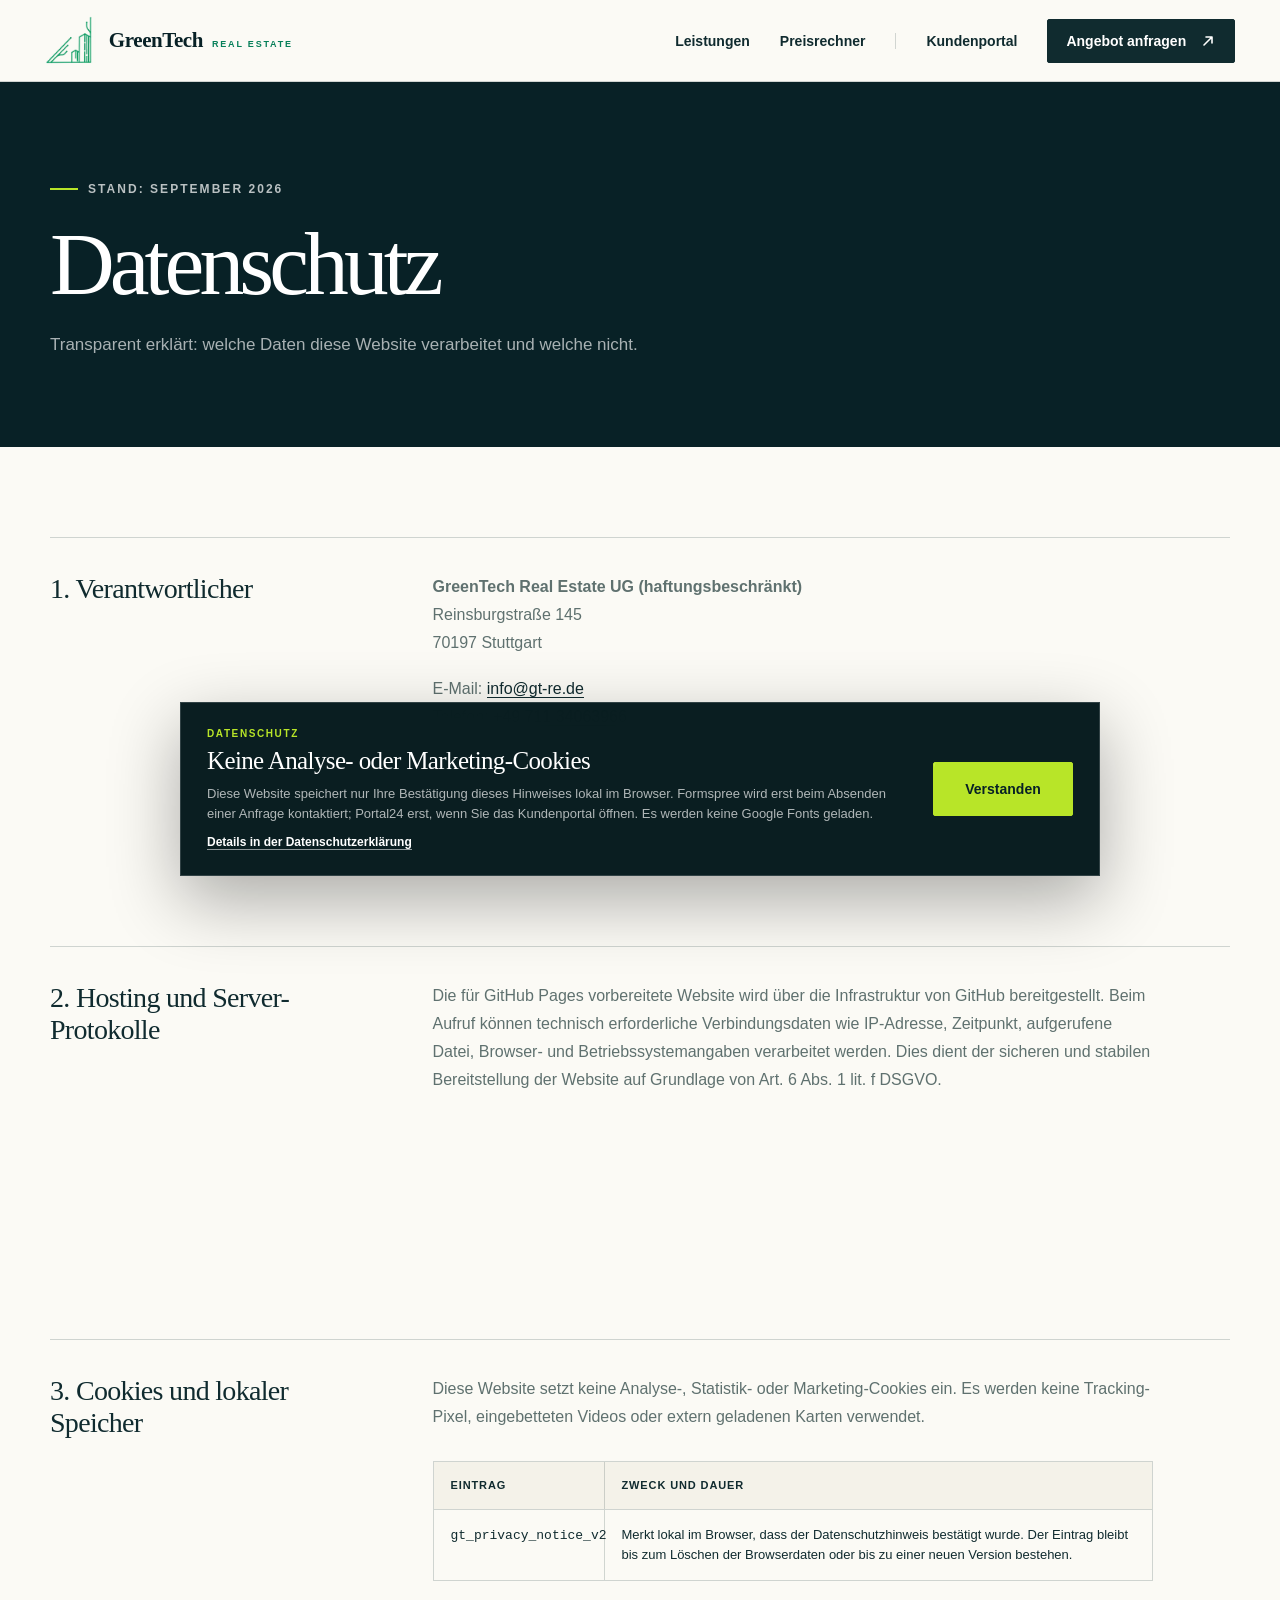
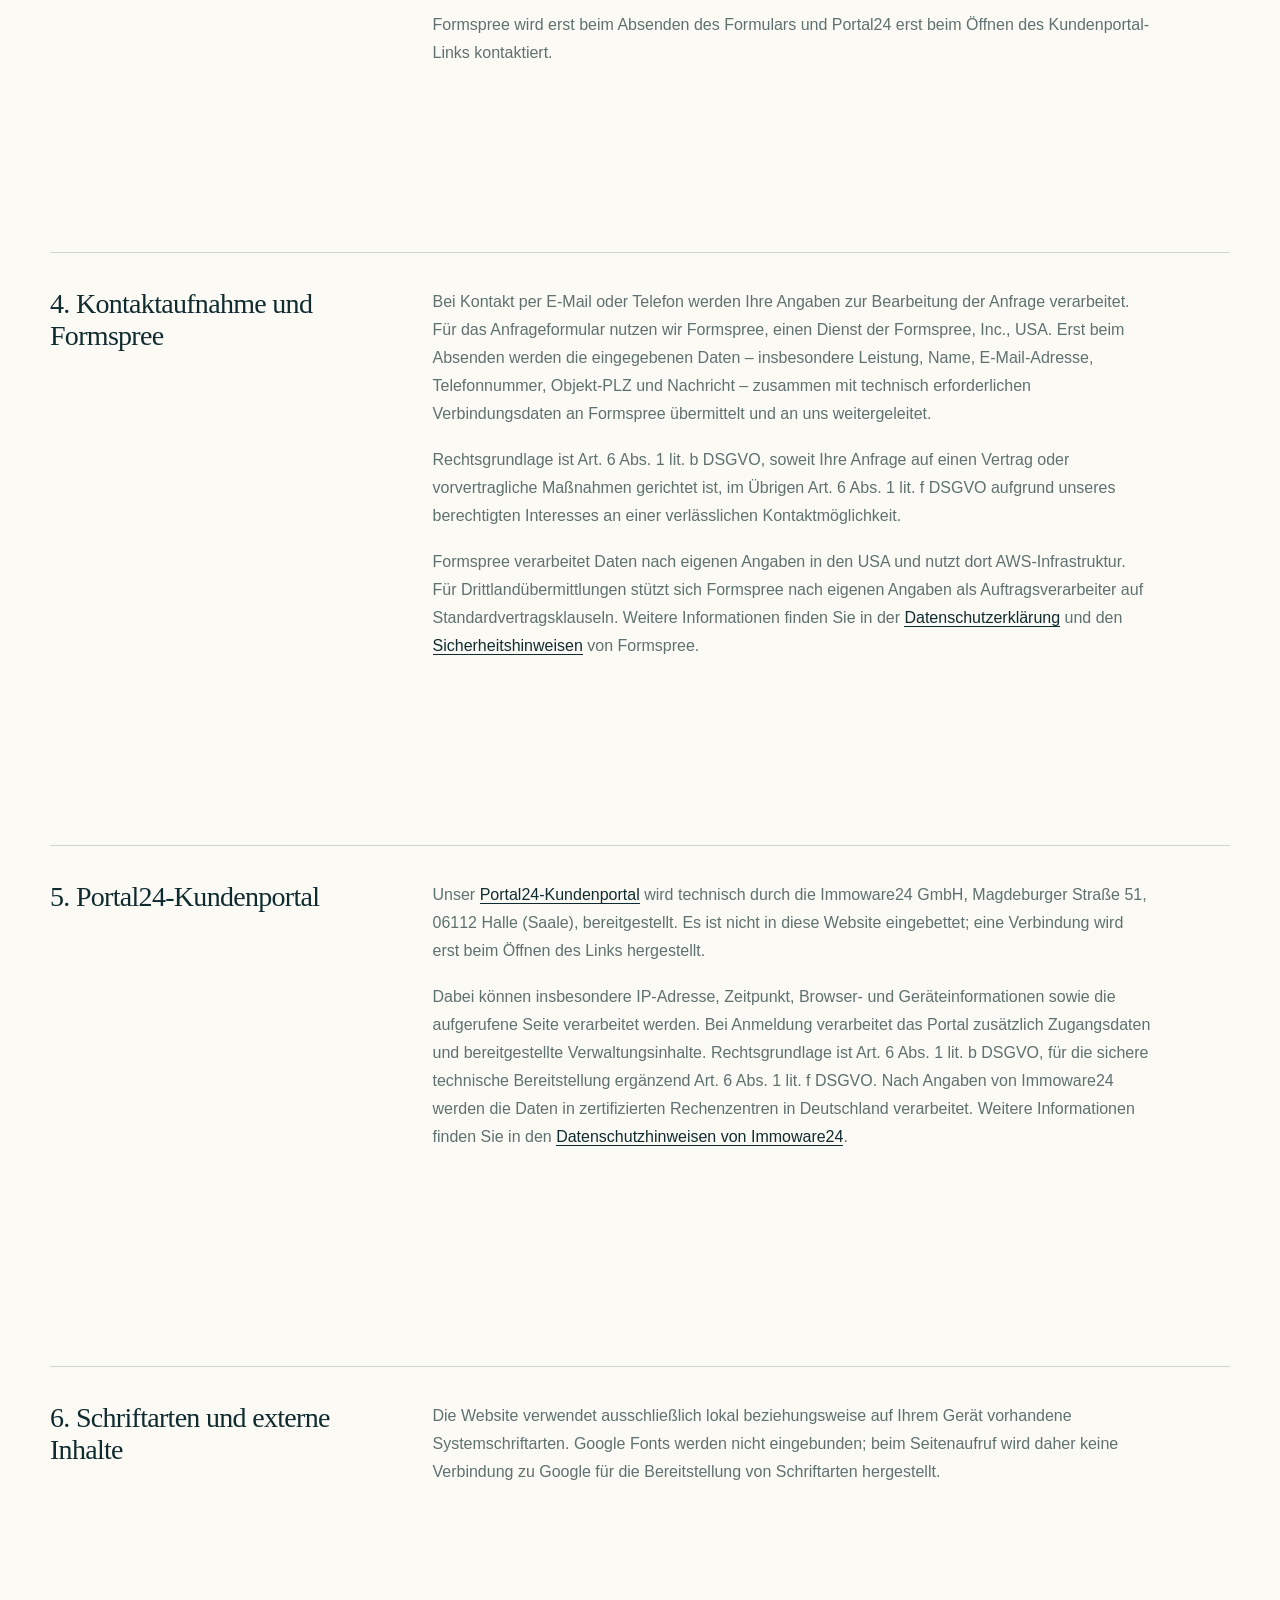
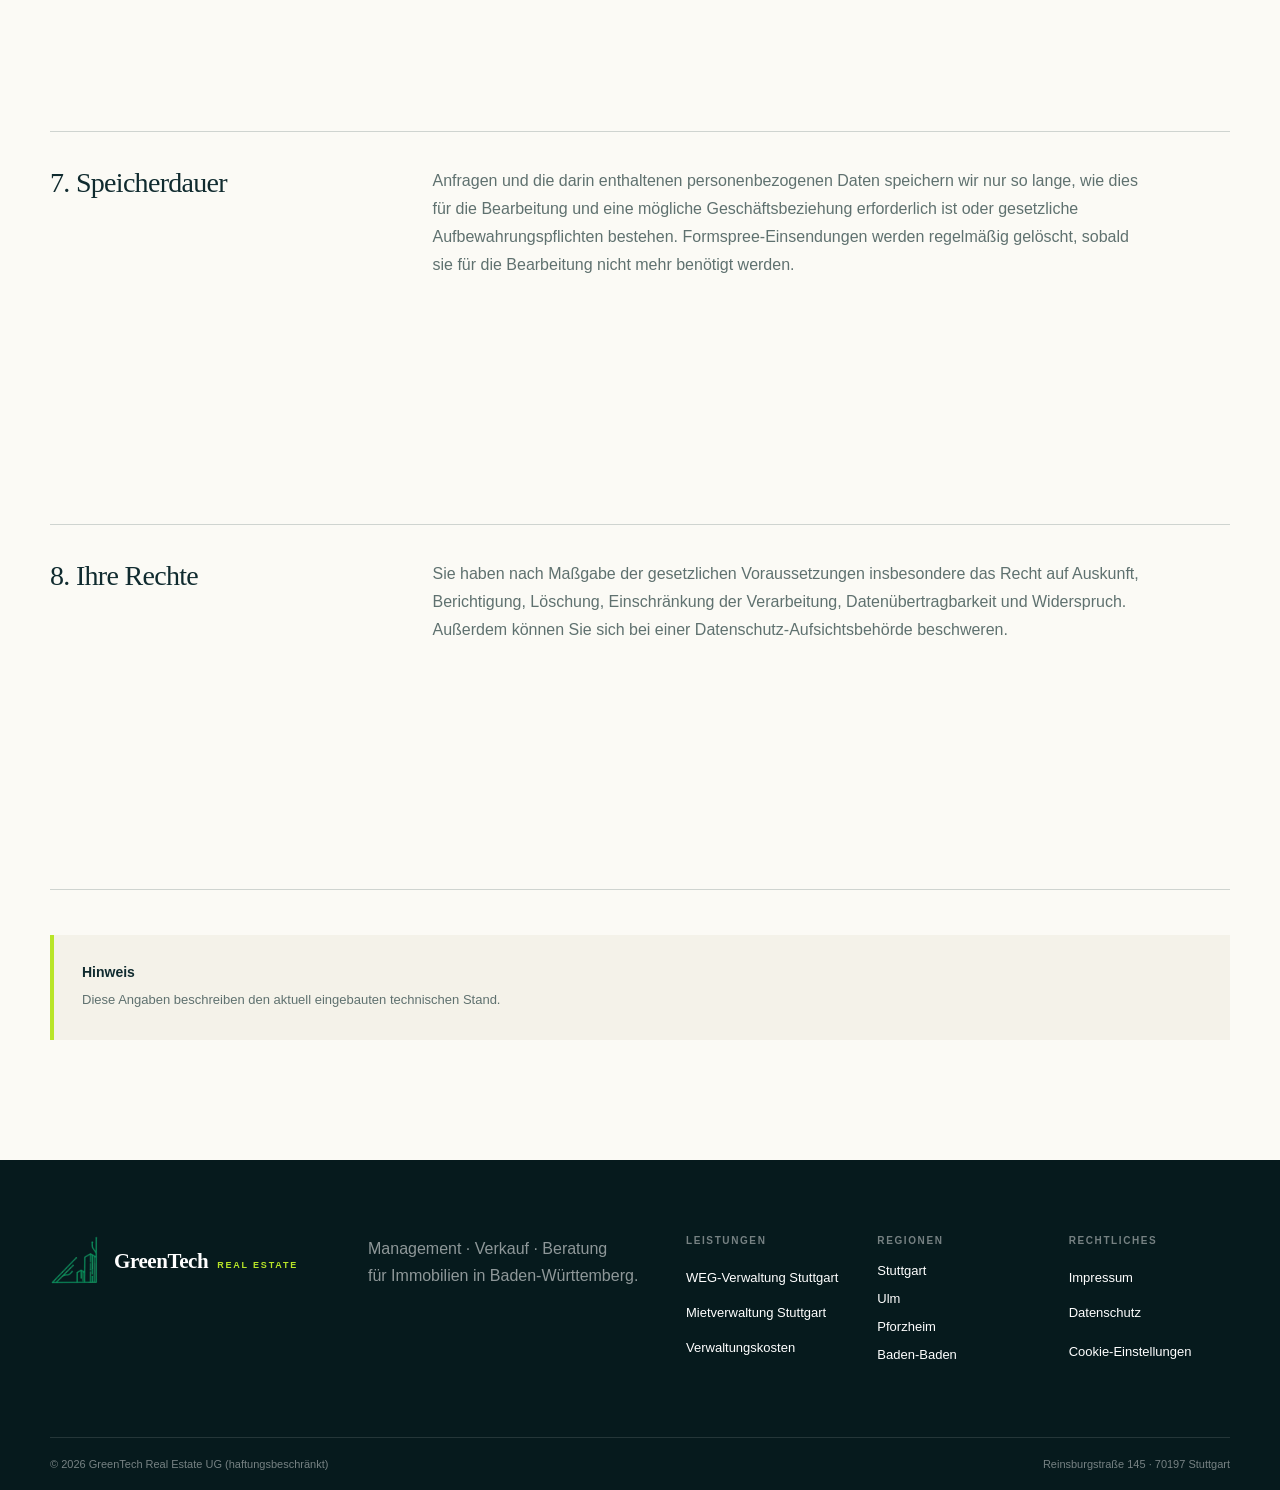
==== commit 96c3309a: "Update datenschutz.html" ====
--- a/datenschutz.html
+++ b/datenschutz.html
@@ -1 +1 @@
-<!doctype html><html lang="de"><head><meta charset="utf-8"><meta name="viewport" content="width=device-width,initial-scale=1"><title>Datenschutz | GreenTech Real Estate</title><meta name="description" content="Transparent erklärt: welche Daten diese Website verarbeitet und welche nicht."><meta name="robots" content="index,follow,max-image-preview:large"><link rel="canonical" href="https://www.greentechrealestate.de/datenschutz.html"><meta property="og:locale" content="de_DE"><meta property="og:type" content="website"><meta property="og:title" content="Datenschutz | GreenTech Real Estate"><meta property="og:description" content="Transparent erklärt: welche Daten diese Website verarbeitet und welche nicht."><meta property="og:url" content="https://www.greentechrealestate.de/datenschutz.html"><script type="application/ld+json">{"@context":"https://schema.org","@type":["RealEstateAgent","LocalBusiness"],"@id":"https://www.greentechrealestate.de/#unternehmen","name":"GreenTech Real Estate UG (haftungsbeschränkt)","url":"https://www.greentechrealestate.de","logo":"https://www.greentechrealestate.de/assets/greentech-logo.png","telephone":"+49 711 34063966","email":"info@gt-re.de","address":{"@type":"PostalAddress","streetAddress":"Reinsburgstraße 145","postalCode":"70197","addressLocality":"Stuttgart","addressRegion":"Baden-Württemberg","addressCountry":"DE"},"areaServed":["Stuttgart","Ulm","Pforzheim","Baden-Baden"]}</script><link rel="stylesheet" href="styles.css?v=26"><style>@media(max-width:960px){.calculator-layout{gap:0!important;row-gap:0!important}.calculator-controls{margin-bottom:0!important}.result-card{margin-top:0!important}}</style><script src="form-config.js" defer></script><script src="script.js" defer></script></head><body><header class="site-header"><a class="brand brand-logo" href="index.html" aria-label="GreenTech Real Estate – Startseite"><span class="brand-symbol" aria-hidden="true"><img src="[data-uri]" alt="" width="380" height="132"></span><span class="brand-name"><strong>GreenTech</strong><span>Real Estate</span></span></a><button class="menu-button" type="button" aria-label="Menü öffnen" aria-expanded="false"><span></span><span></span></button><nav class="main-nav"><a href="index.html#leistungen">Leistungen</a><a href="preise.html">Preisrechner</a><a class="nav-login" href="https://portal.greentechrealestate.de/user/auth/login">Kundenportal</a><a class="button button-small" href="index.html#anfrage">Angebot anfragen <span class="arrow-icon" aria-hidden="true"><svg viewBox="0 0 16 16" focusable="false"><path d="M4 12 12 4M6 4h6v6"></path></svg></span></a></nav><span class="scroll-progress" aria-hidden="true"></span></header><main class="page-transition"><header class="legal-hero"><div class="section-shell"><p class="eyebrow light"><span></span>Stand: September 2026</p><h1>Datenschutz</h1><p>Transparent erklärt: welche Daten diese Website verarbeitet und welche nicht.</p></div></header><article class="legal-content section-shell"><section><h2>1. Verantwortlicher</h2><p><strong>GreenTech Real Estate UG (haftungsbeschränkt)</strong><br>Reinsburgstraße 145<br>70197 Stuttgart</p><p>E-Mail: <a href="mailto:info@gt-re.de">info@gt-re.de</a><br>Telefon: <a href="tel:+4971134063966">+49 711 34063966</a></p></section><section><h2>2. Hosting und Server-Protokolle</h2><p>Die für GitHub Pages vorbereitete Website wird über die Infrastruktur von GitHub bereitgestellt. Beim Aufruf können technisch erforderliche Verbindungsdaten wie IP-Adresse, Zeitpunkt, aufgerufene Datei, Browser- und Betriebssystemangaben verarbeitet werden. Dies dient der sicheren und stabilen Bereitstellung der Website auf Grundlage von Art. 6 Abs. 1 lit. f DSGVO.</p></section><section><h2>3. Cookies und lokaler Speicher</h2><p>Diese Website setzt keine Analyse-, Statistik- oder Marketing-Cookies ein. Es werden keine Tracking-Pixel, eingebetteten Videos oder extern geladenen Karten verwendet.</p><div class="legal-table"><div><strong>Eintrag</strong><strong>Zweck und Dauer</strong></div><div><span><code>gt_privacy_notice_v2</code></span><span>Merkt lokal im Browser, dass der Datenschutzhinweis bestätigt wurde. Der Eintrag bleibt bis zum Löschen der Browserdaten oder bis zu einer neuen Version bestehen.</span></div></div><p>Formspree wird erst beim Absenden des Formulars und Portal24 erst beim Öffnen des Kundenportal-Links kontaktiert.</p></section><section><h2>4. Kontaktaufnahme und Formspree</h2><p>Bei Kontakt per E-Mail oder Telefon werden Ihre Angaben zur Bearbeitung der Anfrage verarbeitet. Für das Anfrageformular nutzen wir Formspree, einen Dienst der Formspree, Inc., USA. Erst beim Absenden werden die eingegebenen Daten – insbesondere Leistung, Name, E-Mail-Adresse, Telefonnummer, Objekt-PLZ und Nachricht – zusammen mit technisch erforderlichen Verbindungsdaten an Formspree übermittelt und an uns weitergeleitet.</p><p>Rechtsgrundlage ist Art. 6 Abs. 1 lit. b DSGVO, soweit Ihre Anfrage auf einen Vertrag oder vorvertragliche Maßnahmen gerichtet ist, im Übrigen Art. 6 Abs. 1 lit. f DSGVO aufgrund unseres berechtigten Interesses an einer verlässlichen Kontaktmöglichkeit.</p><p>Formspree verarbeitet Daten nach eigenen Angaben in den USA und nutzt dort AWS-Infrastruktur. Für Drittlandübermittlungen stützt sich Formspree nach eigenen Angaben als Auftragsverarbeiter auf Standardvertragsklauseln. Weitere Informationen finden Sie in der <a href="https://formspree.io/legal/privacy-policy/">Datenschutzerklärung</a> und den <a href="https://formspree.io/security/">Sicherheitshinweisen</a> von Formspree.</p></section><section><h2>5. Portal24-Kundenportal</h2><p>Unser <a href="https://portal.greentechrealestate.de/user/auth/login">Portal24-Kundenportal</a> wird technisch durch die Immoware24 GmbH, Magdeburger Straße 51, 06112 Halle (Saale), bereitgestellt. Es ist nicht in diese Website eingebettet; eine Verbindung wird erst beim Öffnen des Links hergestellt.</p><p>Dabei können insbesondere IP-Adresse, Zeitpunkt, Browser- und Geräteinformationen sowie die aufgerufene Seite verarbeitet werden. Bei Anmeldung verarbeitet das Portal zusätzlich Zugangsdaten und bereitgestellte Verwaltungsinhalte. Rechtsgrundlage ist Art. 6 Abs. 1 lit. b DSGVO, für die sichere technische Bereitstellung ergänzend Art. 6 Abs. 1 lit. f DSGVO. Nach Angaben von Immoware24 werden die Daten in zertifizierten Rechenzentren in Deutschland verarbeitet. Weitere Informationen finden Sie in den <a href="https://www.immoware24.de/datenschutz/">Datenschutzhinweisen von Immoware24</a>.</p></section><section><h2>6. Schriftarten und externe Inhalte</h2><p>Die Website verwendet ausschließlich lokal beziehungsweise auf Ihrem Gerät vorhandene Systemschriftarten. Google Fonts werden nicht eingebunden; beim Seitenaufruf wird daher keine Verbindung zu Google für die Bereitstellung von Schriftarten hergestellt.</p></section><section><h2>7. Speicherdauer</h2><p>Anfragen und die darin enthaltenen personenbezogenen Daten speichern wir nur so lange, wie dies für die Bearbeitung und eine mögliche Geschäftsbeziehung erforderlich ist oder gesetzliche Aufbewahrungspflichten bestehen. Formspree-Einsendungen werden regelmäßig gelöscht, sobald sie für die Bearbeitung nicht mehr benötigt werden.</p></section><section><h2>8. Ihre Rechte</h2><p>Sie haben nach Maßgabe der gesetzlichen Voraussetzungen insbesondere das Recht auf Auskunft, Berichtigung, Löschung, Einschränkung der Verarbeitung, Datenübertragbarkeit und Widerspruch. Außerdem können Sie sich bei einer Datenschutz-Aufsichtsbehörde beschweren.</p></section><aside class="legal-note"><strong>Hinweis</strong><p>Diese Angaben beschreiben den aktuell eingebauten technischen Stand. Werden später weitere Drittdienste ergänzt, müssen die Hinweise vor deren Einsatz aktualisiert werden.</p></aside></article></main><footer><div class="footer-top section-shell"><a class="brand brand-logo footer-logo" href="index.html" aria-label="GreenTech Real Estate – Startseite"><span class="brand-symbol" aria-hidden="true"><img src="[data-uri]" alt="" width="380" height="132"></span><span class="brand-name"><strong>GreenTech</strong><span>Real Estate</span></span></a><p>Management · Verkauf · Beratung<br>für Immobilien in Baden-Württemberg.</p><div class="footer-navigation"><nav class="footer-links" aria-label="Leistungen"><strong>Leistungen</strong><a href="weg-verwaltung.html">WEG-Verwaltung Stuttgart</a><a href="mietverwaltung.html">Mietverwaltung Stuttgart</a><a href="preise.html">Verwaltungskosten</a></nav><nav class="footer-links" aria-label="Regionen"><strong>Regionen</strong><a href="index.html#stuttgart">Stuttgart</a><a href="hausverwaltung-ulm.html">Ulm</a><a href="hausverwaltung-pforzheim.html">Pforzheim</a><a href="hausverwaltung-baden-baden.html">Baden-Baden</a></nav><nav class="footer-links" aria-label="Rechtliches"><strong>Rechtliches</strong><a href="impressum.html">Impressum</a><a href="datenschutz.html">Datenschutz</a><button class="footer-cookie-button" type="button" data-cookie-settings>Cookie-Einstellungen</button></nav></div></div><div class="footer-bottom section-shell"><span>© 2026 GreenTech Real Estate UG (haftungsbeschränkt)</span><span>Reinsburgstraße 145 · 70197 Stuttgart</span></div></footer></body></html>+<!doctype html><html lang="de"><head><meta charset="utf-8"><meta name="viewport" content="width=device-width,initial-scale=1"><title>Datenschutz | GreenTech Real Estate</title><meta name="description" content="Transparent erklärt: welche Daten diese Website verarbeitet und welche nicht."><meta name="robots" content="index,follow,max-image-preview:large"><link rel="canonical" href="https://www.greentechrealestate.de/datenschutz.html"><meta property="og:locale" content="de_DE"><meta property="og:type" content="website"><meta property="og:title" content="Datenschutz | GreenTech Real Estate"><meta property="og:description" content="Transparent erklärt: welche Daten diese Website verarbeitet und welche nicht."><meta property="og:url" content="https://www.greentechrealestate.de/datenschutz.html"><script type="application/ld+json">{"@context":"https://schema.org","@type":["RealEstateAgent","LocalBusiness"],"@id":"https://www.greentechrealestate.de/#unternehmen","name":"GreenTech Real Estate UG (haftungsbeschränkt)","url":"https://www.greentechrealestate.de","logo":"https://www.greentechrealestate.de/assets/greentech-logo.png","telephone":"+49 711 34063966","email":"info@gt-re.de","address":{"@type":"PostalAddress","streetAddress":"Reinsburgstraße 145","postalCode":"70197","addressLocality":"Stuttgart","addressRegion":"Baden-Württemberg","addressCountry":"DE"},"areaServed":["Stuttgart","Ulm","Pforzheim","Baden-Baden"]}</script><link rel="stylesheet" href="styles.css?v=26"><style>@media(max-width:960px){.calculator-layout{gap:0!important;row-gap:0!important}.calculator-controls{margin-bottom:0!important}.result-card{margin-top:0!important}}</style><script src="form-config.js" defer></script><script src="script.js" defer></script></head><body><header class="site-header"><a class="brand brand-logo" href="index.html" aria-label="GreenTech Real Estate – Startseite"><span class="brand-symbol" aria-hidden="true"><img src="[data-uri]" alt="" width="380" height="132"></span><span class="brand-name"><strong>GreenTech</strong><span>Real Estate</span></span></a><button class="menu-button" type="button" aria-label="Menü öffnen" aria-expanded="false"><span></span><span></span></button><nav class="main-nav"><a href="index.html#leistungen">Leistungen</a><a href="preise.html">Preisrechner</a><a class="nav-login" href="https://portal.greentechrealestate.de/user/auth/login">Kundenportal</a><a class="button button-small" href="index.html#anfrage">Angebot anfragen <span class="arrow-icon" aria-hidden="true"><svg viewBox="0 0 16 16" focusable="false"><path d="M4 12 12 4M6 4h6v6"></path></svg></span></a></nav><span class="scroll-progress" aria-hidden="true"></span></header><main class="page-transition"><header class="legal-hero"><div class="section-shell"><p class="eyebrow light"><span></span>Stand: September 2026</p><h1>Datenschutz</h1><p>Transparent erklärt: welche Daten diese Website verarbeitet und welche nicht.</p></div></header><article class="legal-content section-shell"><section><h2>1. Verantwortlicher</h2><p><strong>GreenTech Real Estate UG (haftungsbeschränkt)</strong><br>Reinsburgstraße 145<br>70197 Stuttgart</p><p>E-Mail: <a href="mailto:info@gt-re.de">info@gt-re.de</a><br>Telefon: <a href="tel:+4971134063966">+49 711 34063966</a></p></section><section><h2>2. Hosting und Server-Protokolle</h2><p>Die für GitHub Pages vorbereitete Website wird über die Infrastruktur von GitHub bereitgestellt. Beim Aufruf können technisch erforderliche Verbindungsdaten wie IP-Adresse, Zeitpunkt, aufgerufene Datei, Browser- und Betriebssystemangaben verarbeitet werden. Dies dient der sicheren und stabilen Bereitstellung der Website auf Grundlage von Art. 6 Abs. 1 lit. f DSGVO.</p></section><section><h2>3. Cookies und lokaler Speicher</h2><p>Diese Website setzt keine Analyse-, Statistik- oder Marketing-Cookies ein. Es werden keine Tracking-Pixel, eingebetteten Videos oder extern geladenen Karten verwendet.</p><div class="legal-table"><div><strong>Eintrag</strong><strong>Zweck und Dauer</strong></div><div><span><code>gt_privacy_notice_v2</code></span><span>Merkt lokal im Browser, dass der Datenschutzhinweis bestätigt wurde. Der Eintrag bleibt bis zum Löschen der Browserdaten oder bis zu einer neuen Version bestehen.</span></div></div><p>Formspree wird erst beim Absenden des Formulars und Portal24 erst beim Öffnen des Kundenportal-Links kontaktiert.</p></section><section><h2>4. Kontaktaufnahme und Formspree</h2><p>Bei Kontakt per E-Mail oder Telefon werden Ihre Angaben zur Bearbeitung der Anfrage verarbeitet. Für das Anfrageformular nutzen wir Formspree, einen Dienst der Formspree, Inc., USA. Erst beim Absenden werden die eingegebenen Daten – insbesondere Leistung, Name, E-Mail-Adresse, Telefonnummer, Objekt-PLZ und Nachricht – zusammen mit technisch erforderlichen Verbindungsdaten an Formspree übermittelt und an uns weitergeleitet.</p><p>Rechtsgrundlage ist Art. 6 Abs. 1 lit. b DSGVO, soweit Ihre Anfrage auf einen Vertrag oder vorvertragliche Maßnahmen gerichtet ist, im Übrigen Art. 6 Abs. 1 lit. f DSGVO aufgrund unseres berechtigten Interesses an einer verlässlichen Kontaktmöglichkeit.</p><p>Formspree verarbeitet Daten nach eigenen Angaben in den USA und nutzt dort AWS-Infrastruktur. Für Drittlandübermittlungen stützt sich Formspree nach eigenen Angaben als Auftragsverarbeiter auf Standardvertragsklauseln. Weitere Informationen finden Sie in der <a href="https://formspree.io/legal/privacy-policy/">Datenschutzerklärung</a> und den <a href="https://formspree.io/security/">Sicherheitshinweisen</a> von Formspree.</p></section><section><h2>5. Portal24-Kundenportal</h2><p>Unser <a href="https://portal.greentechrealestate.de/user/auth/login">Portal24-Kundenportal</a> wird technisch durch die Immoware24 GmbH, Magdeburger Straße 51, 06112 Halle (Saale), bereitgestellt. Es ist nicht in diese Website eingebettet; eine Verbindung wird erst beim Öffnen des Links hergestellt.</p><p>Dabei können insbesondere IP-Adresse, Zeitpunkt, Browser- und Geräteinformationen sowie die aufgerufene Seite verarbeitet werden. Bei Anmeldung verarbeitet das Portal zusätzlich Zugangsdaten und bereitgestellte Verwaltungsinhalte. Rechtsgrundlage ist Art. 6 Abs. 1 lit. b DSGVO, für die sichere technische Bereitstellung ergänzend Art. 6 Abs. 1 lit. f DSGVO. Nach Angaben von Immoware24 werden die Daten in zertifizierten Rechenzentren in Deutschland verarbeitet. Weitere Informationen finden Sie in den <a href="https://www.immoware24.de/datenschutz/">Datenschutzhinweisen von Immoware24</a>.</p></section><section><h2>6. Schriftarten und externe Inhalte</h2><p>Die Website verwendet ausschließlich lokal beziehungsweise auf Ihrem Gerät vorhandene Systemschriftarten. Google Fonts werden nicht eingebunden; beim Seitenaufruf wird daher keine Verbindung zu Google für die Bereitstellung von Schriftarten hergestellt.</p></section><section><h2>7. Speicherdauer</h2><p>Anfragen und die darin enthaltenen personenbezogenen Daten speichern wir nur so lange, wie dies für die Bearbeitung und eine mögliche Geschäftsbeziehung erforderlich ist oder gesetzliche Aufbewahrungspflichten bestehen. Formspree-Einsendungen werden regelmäßig gelöscht, sobald sie für die Bearbeitung nicht mehr benötigt werden.</p></section><section><h2>8. Ihre Rechte</h2><p>Sie haben nach Maßgabe der gesetzlichen Voraussetzungen insbesondere das Recht auf Auskunft, Berichtigung, Löschung, Einschränkung der Verarbeitung, Datenübertragbarkeit und Widerspruch. Außerdem können Sie sich bei einer Datenschutz-Aufsichtsbehörde beschweren.</p></section><aside class="legal-note"><strong>Hinweis</strong><p>Diese Angaben beschreiben den aktuell eingebauten technischen Stand.</p></aside></article></main><footer><div class="footer-top section-shell"><a class="brand brand-logo footer-logo" href="index.html" aria-label="GreenTech Real Estate – Startseite"><span class="brand-symbol" aria-hidden="true"><img src="[data-uri]" alt="" width="380" height="132"></span><span class="brand-name"><strong>GreenTech</strong><span>Real Estate</span></span></a><p>Management · Verkauf · Beratung<br>für Immobilien in Baden-Württemberg.</p><div class="footer-navigation"><nav class="footer-links" aria-label="Leistungen"><strong>Leistungen</strong><a href="weg-verwaltung.html">WEG-Verwaltung Stuttgart</a><a href="mietverwaltung.html">Mietverwaltung Stuttgart</a><a href="preise.html">Verwaltungskosten</a></nav><nav class="footer-links" aria-label="Regionen"><strong>Regionen</strong><a href="index.html#stuttgart">Stuttgart</a><a href="hausverwaltung-ulm.html">Ulm</a><a href="hausverwaltung-pforzheim.html">Pforzheim</a><a href="hausverwaltung-baden-baden.html">Baden-Baden</a></nav><nav class="footer-links" aria-label="Rechtliches"><strong>Rechtliches</strong><a href="impressum.html">Impressum</a><a href="datenschutz.html">Datenschutz</a><button class="footer-cookie-button" type="button" data-cookie-settings>Cookie-Einstellungen</button></nav></div></div><div class="footer-bottom section-shell"><span>© 2026 GreenTech Real Estate UG (haftungsbeschränkt)</span><span>Reinsburgstraße 145 · 70197 Stuttgart</span></div></footer></body></html>
